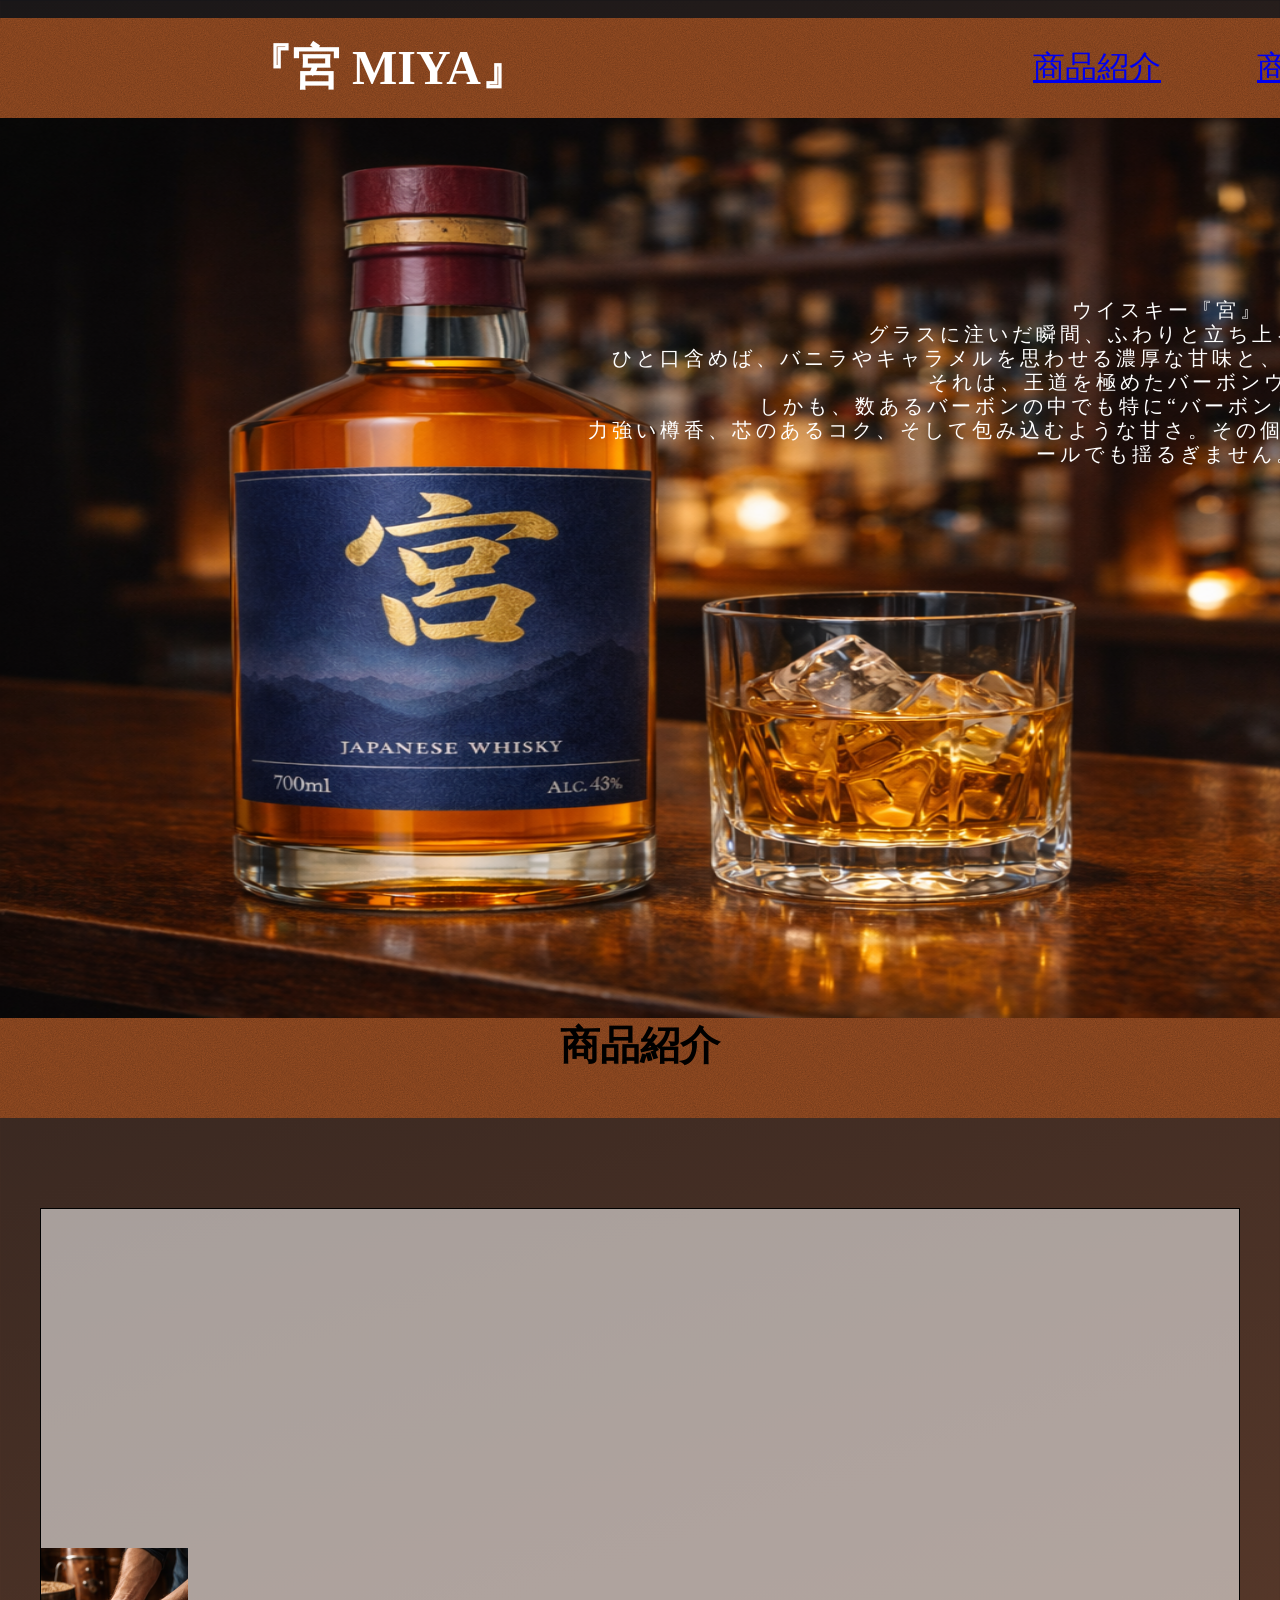
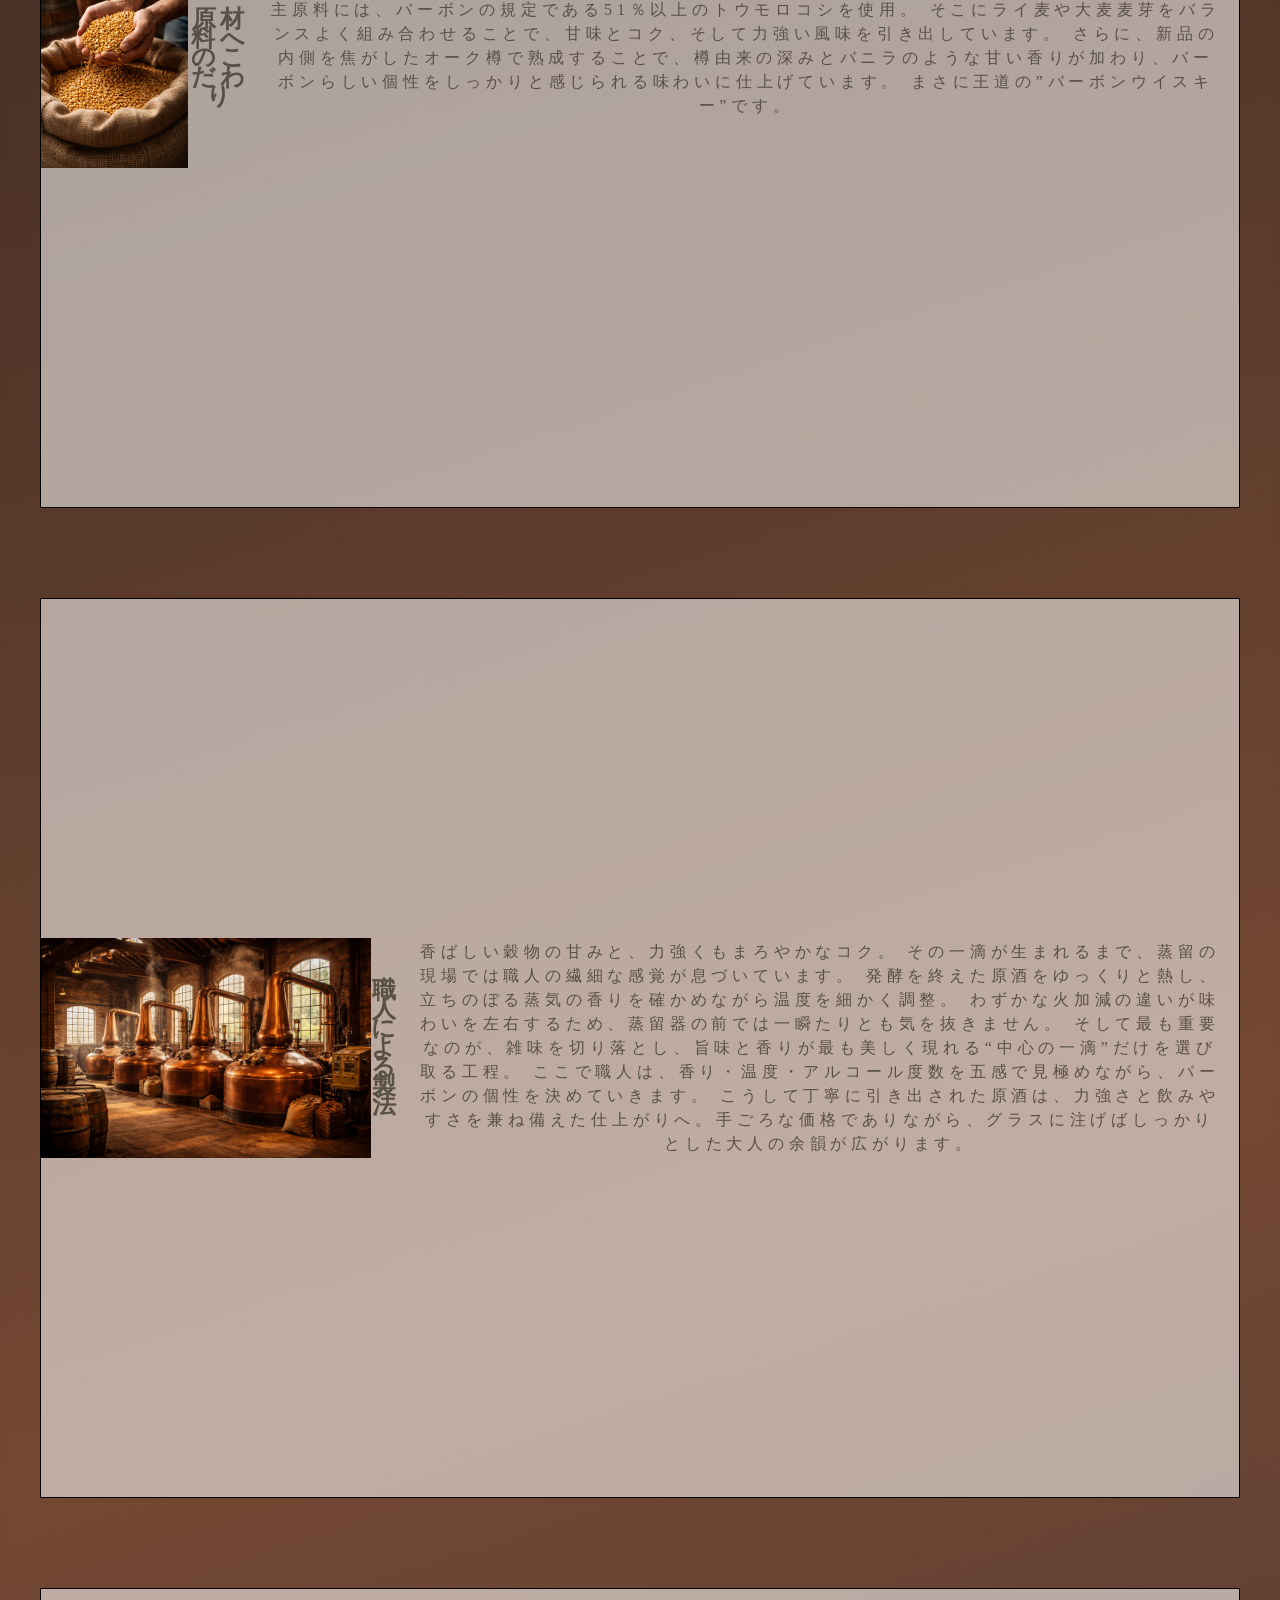
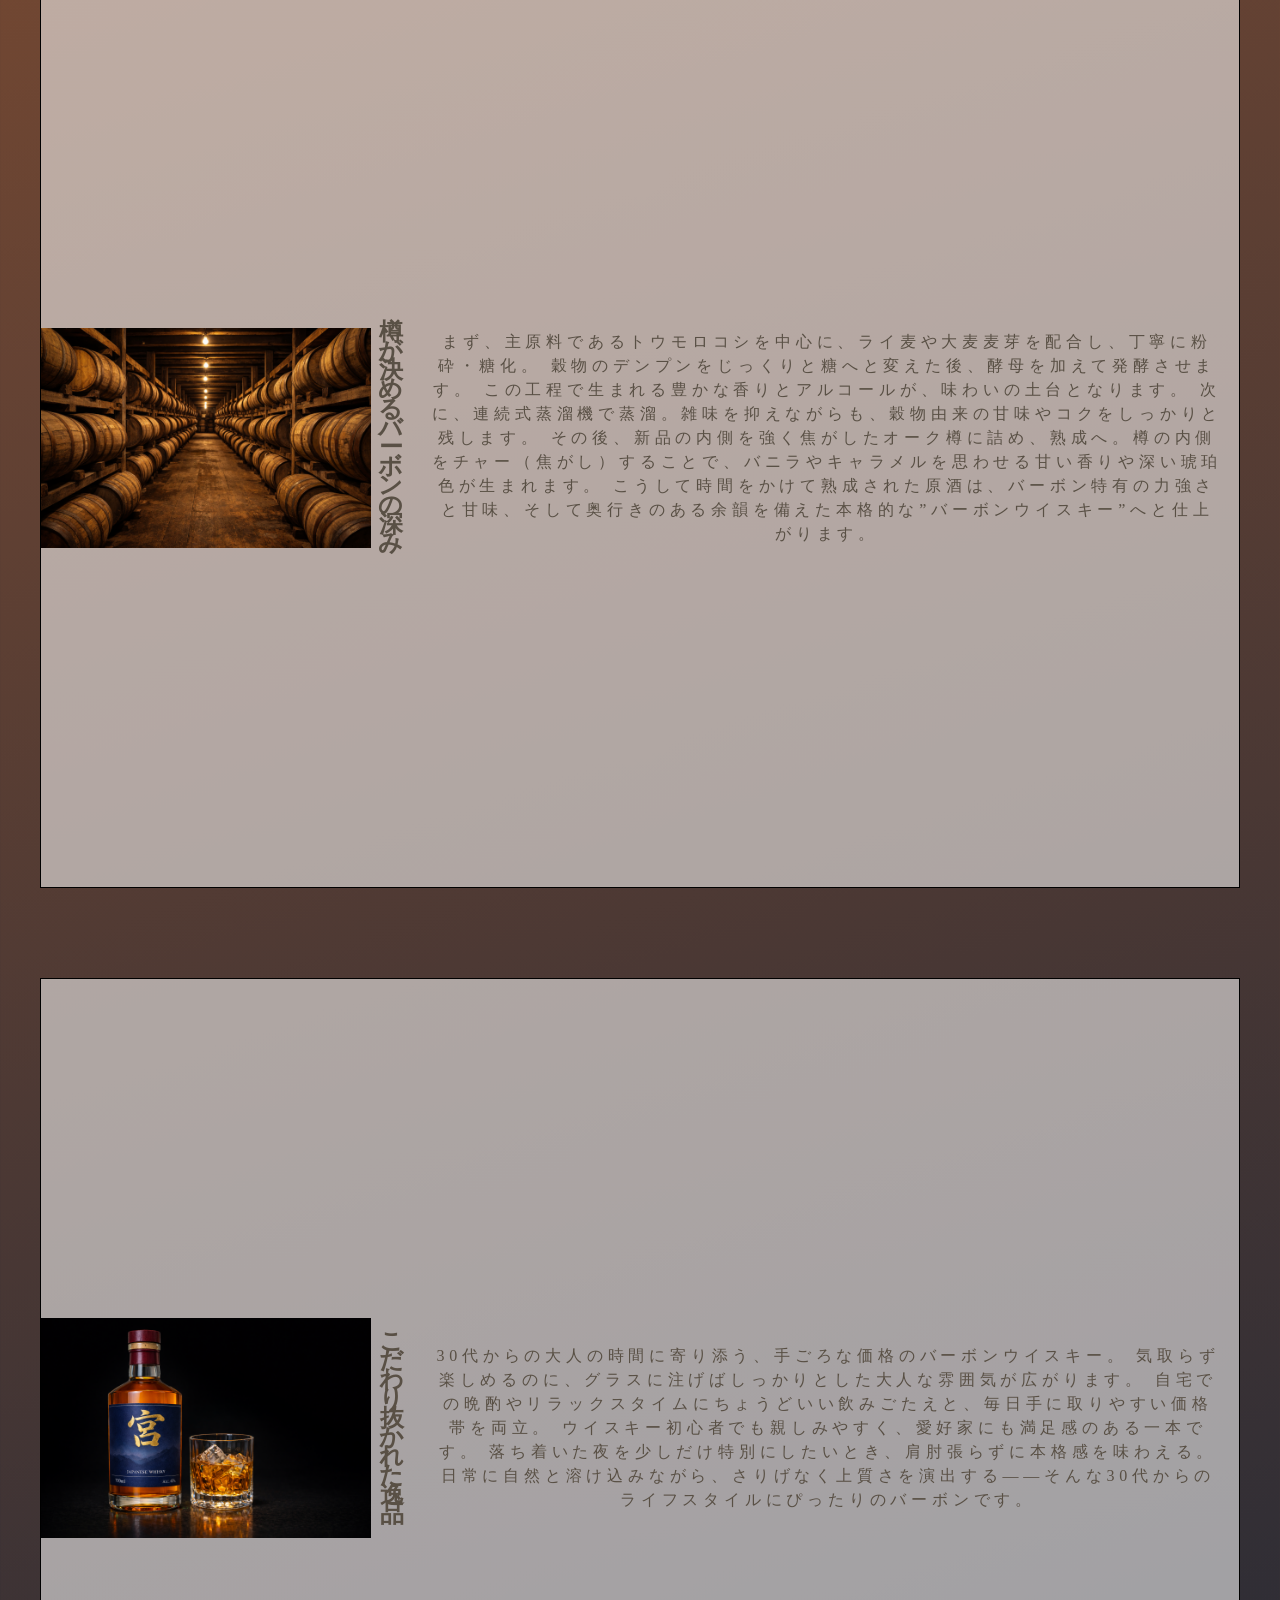
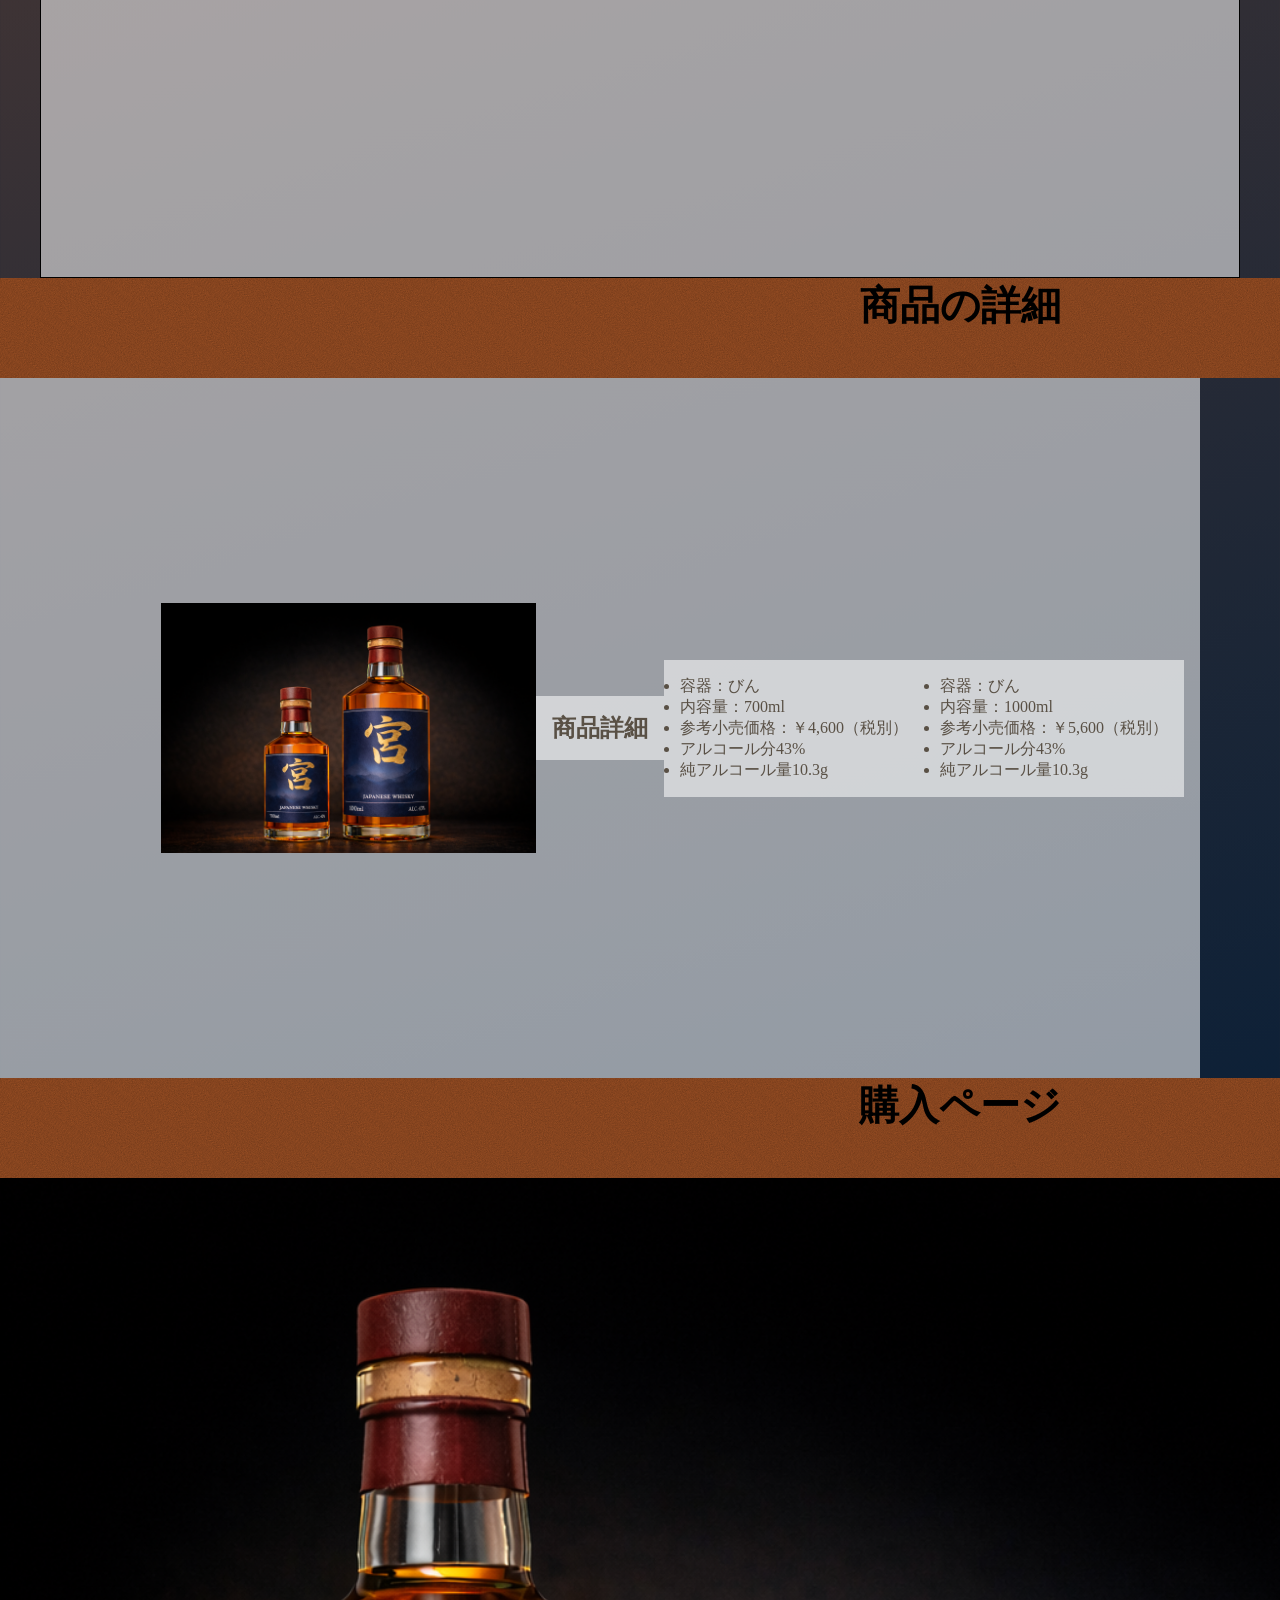
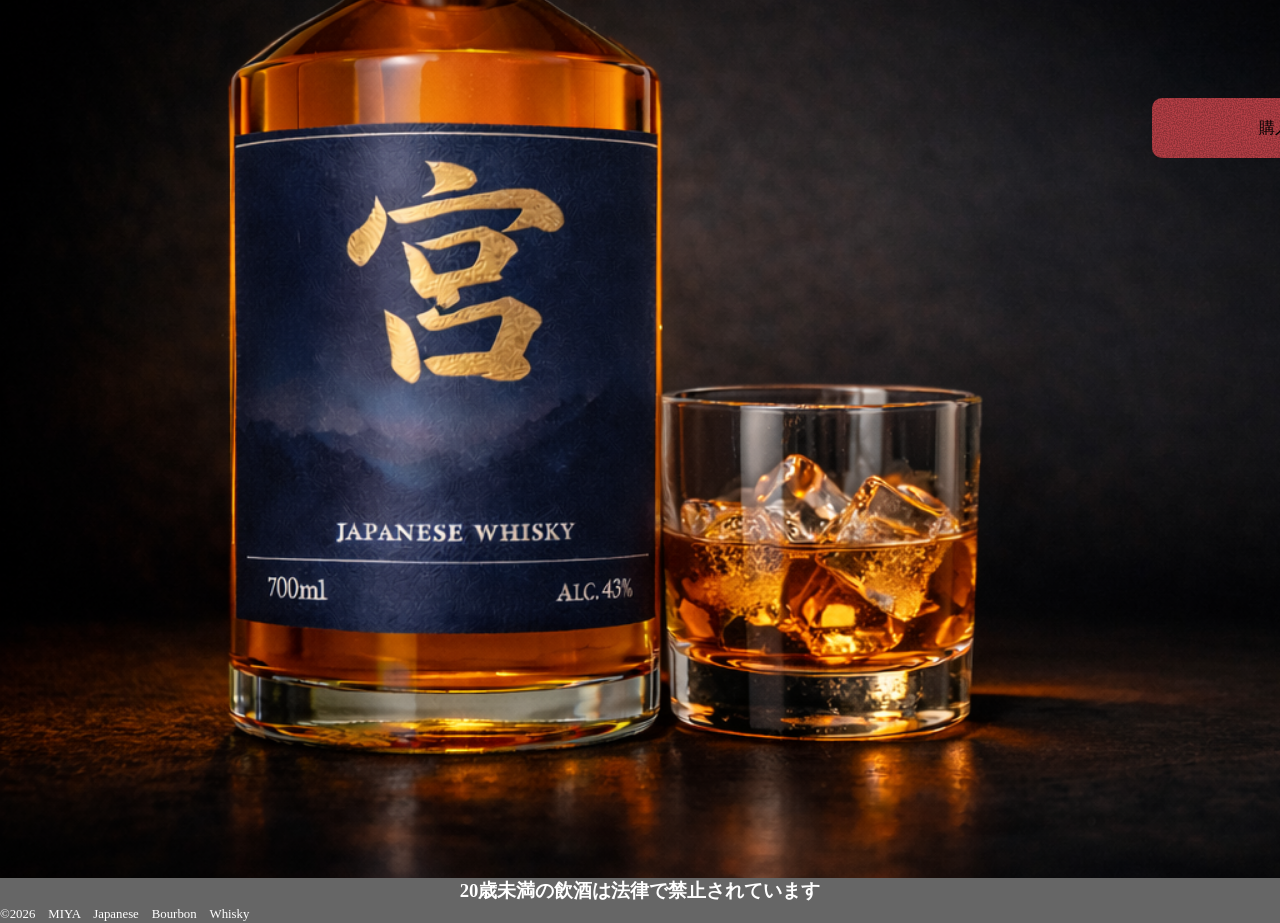
==== index.html @ 8c3f500e "001_20260226_最初のコミット" ====
<!DOCTYPE html>
<html lang="ja">
<head>
    <meta charset="UTF-8">
    <meta name="viewport" content="width=device-width, initial-scale=1.0">
    <title>ウイスキー『宮』</title>
    <meta name="description" content="国産ウイスキー宮の商品サイトです">
    <!-- OGP -->
    <meta property="og:locale" content="ja_JP">
    <meta property="og:type" content="website">
    <meta property="og:site_name" content="ウイスキー『宮』">
    <meta property="og:title" content="ウイスキー『宮』">
    <meta property="og:description" content="国産ウイスキー宮の商品サイトです">
    <meta property="og:url" content="https://www.example.com/">

    <!-- サムネイル（絶対URL / https 推奨 / 2MB以下目安） -->
    <!-- 推奨メイン：1200x630（横長） -->
    <meta property="og:image" content="https://www.example.com/ogp/ogp-1200x630.jpg">
    <meta property="og:image:width" content="1200">
    <meta property="og:image:height" content="630">
    <meta property="og:image:alt" content="サービスを象徴するビジュアルの代替テキスト">

    <!-- 追加の代替サイズ（任意・あると安定） -->
    <meta property="og:image" content="https://www.example.com/ogp/ogp-600x315.jpg">
    <meta property="og:image:width" content="600">
    <meta property="og:image:height" content="315">

    <!-- 多言語サイトなら（任意） -->
    <!-- <meta property="og:locale:alternate" content="en_US"> -->

    <!-- X(Twitter) 用：最低限 card 種類。site は推奨 -->
    <meta name="twitter:card" content="summary_large_image">
    <meta name="twitter:site" content="@YOUR_OFFICIAL_ACCOUNT">
    <!-- 任意（og:* が参照されるため省略可だが、指定するとより安定） -->
    <meta name="twitter:title" content="ウイスキー『宮』">
    <meta name="twitter:description" content="国産ウイスキー宮の商品サイトです">
    <meta name="twitter:image" content="https://www.example.com/ogp/ogp-1200x630.jpg">
    <meta name="twitter:image:alt" content="サービスを象徴するビジュアルの代替テキスト">
    <!-- 担当者アカウントを出したい場合（任意） -->
    <!-- <meta name="twitter:creator" content="@YOUR_STAFF_ACCOUNT"> -->

    <!-- Facebook解析や権限管理が必要な場合のみ（任意） -->
    <!-- <meta property="fb:app_id" content="1234567890"> -->
    <!-- <meta property="fb:admins" content="FACEBOOK_USER_ID"> -->

    <!-- 共有時のクローラー制御は通常不要。検索用 robots は必要に応じて -->
    <meta name="robots" content="noindex,nofollow">
</head>
    <link rel="stylesheet" href="css/style.css">
    <button class="drawerButton">
        <span></span>
        <span></span>
        <span></span>
    </button>
</head>

<body>
    <header class="title01">
        <h1>『宮 MIYA』</h1>
        <nav id="drawerMenu">
        <ul>
            <li><a href="#title02">商品紹介</a></li>
            <li><a href="#title03">商品の詳細</a></li>
            <li><a href="#title04">購入ページ</a></li>
        </ul>
    </nav>
    </header>

    <main>
        <section class="sec01">
        <img class="bar" src="/image/bar,Image01.png" alt="バーカウンターに置かれているウイスキー" class="bar">
        <p class="text01">ウイスキー『宮』<br>
            グラスに注いだ瞬間、ふわりと立ち上る深く甘い香り。<br>
            ひと口含めば、バニラやキャラメルを思わせる濃厚な甘味と、
            しっかりとしたオークの余韻が広がる。<br>
            
            それは、王道を極めたバーボンウイスキー。<br>
            しかも、数あるバーボンの中でも特に“バーボンらしさ”が際立つ一本です。<br>
            力強い樽香、芯のあるコク、そして包み込むような甘さ。その個性は、
            ストレートでもロックでも、ハイボールでも揺るぎません。
        </p>
        </section>

        <section class="merchandise">
            <h3 id="title02">商品紹介</h3>
            <around class="wheatall">
                <img class="wheat" src="/image/wheat,Image.png" alt="麦を掬い上げる画像">
                <h2 class="title03">原材料へのこだわり</h2>
                <p class="text02">
                    主原料には、バーボンの規定である51％以上のトウモロコシを使用。
                
                    そこにライ麦や大麦麦芽をバランスよく組み合わせることで、甘味とコク、そして力強い風味を引き出しています。
                
                    さらに、新品の内側を焦がしたオーク樽で熟成することで、樽由来の深みとバニラのような甘い香りが加わり、バーボンらしい個性をしっかりと感じられる味わいに仕上げています。
                    まさに王道の”バーボンウイスキー”です。
                </p>
            </around>

            <around class="potall">
                <img class="putimg" src="/image/pot,Image.png" alt="釜の画像">

                <h2 class="pot">職人による製法</h2>

                <p class="text03">
                    香ばしい穀物の甘みと、力強くもまろやかなコク。
                    
                    その一滴が生まれるまで、蒸留の現場では職人の繊細な感覚が息づいています。
                    
                    発酵を終えた原酒をゆっくりと熱し、立ちのぼる蒸気の香りを確かめながら温度を細かく調整。
                    
                    わずかな火加減の違いが味わいを左右するため、蒸留器の前では一瞬たりとも気を抜きません。
                    
                    そして最も重要なのが、雑味を切り落とし、旨味と香りが最も美しく現れる“中心の一滴”だけを選び取る工程。
                    
                    ここで職人は、香り・温度・アルコール度数を五感で見極めながら、バーボンの個性を決めていきます。
                    
                    こうして丁寧に引き出された原酒は、力強さと飲みやすさを兼ね備えた仕上がりへ。手ごろな価格でありながら、グラスに注げばしっかりとした大人の余韻が広がります。
                </p>
            </around>

            <around class="barrelall">
                <img class="barrelimg" src="/image/barrel,Image.png" alt="樽の画像">

                <h2 class="barrel">樽が決めるバーボンの深み</h2>

                <p class="text04">
                    まず、主原料であるトウモロコシを中心に、ライ麦や大麦麦芽を配合し、丁寧に粉砕・糖化。
                    
                    穀物のデンプンをじっくりと糖へと変えた後、酵母を加えて発酵させます。
                    
                    この工程で生まれる豊かな香りとアルコールが、味わいの土台となります。
                    
                    次に、連続式蒸溜機で蒸溜。雑味を抑えながらも、穀物由来の甘味やコクをしっかりと残します。
                    
                    その後、新品の内側を強く焦がしたオーク樽に詰め、熟成へ。樽の内側をチャー（焦がし）することで、バニラやキャラメルを思わせる甘い香りや深い琥珀色が生まれます。
                    
                    こうして時間をかけて熟成された原酒は、バーボン特有の力強さと甘味、そして奥行きのある余韻を備えた本格的な”バーボンウイスキー”へと仕上がります。
                </p>
            </around>

            <around class="bottleall">
                <img src="image/bottle,glass01Image.png" alt="" class="bottleimg01">

                <h2 class="bottle01">こだわり抜かれた逸品</h2>

                <p class="text05">
                    30代からの大人の時間に寄り添う、手ごろな価格のバーボンウイスキー。
                    
                    気取らず楽しめるのに、グラスに注げばしっかりとした大人な雰囲気が広がります。
                    
                    自宅での晩酌やリラックスタイムにちょうどいい飲みごたえと、毎日手に取りやすい価格帯を両立。
                    
                    ウイスキー初心者でも親しみやすく、愛好家にも満足感のある一本です。
                    
                    落ち着いた夜を少しだけ特別にしたいとき、肩肘張らずに本格感を味わえる。日常に自然と溶け込みながら、さりげなく上質さを演出する――そんな30代からのライフスタイルにぴったりのバーボンです。
                </p>
            </around>
        </section>

        <section class="price">
                <h3 id="title03">商品の詳細</h3>
                <around class="towbottleall">
                    <img class="towbottleimg" src="image/bottle2,Image.png" alt="サイズ違いのボトル">

                    <h2 class="towbottle">商品詳細</h2>

                    <ul class="bottle700">
                        <li>容器：びん</li>
                        <li>内容量：700ml</li>
                        <li>参考小売価格：￥4,600（税別）</li>
                        <li>アルコール分43%</li>
                        <li>純アルコール量10.3g</li>
                    </ul>

                    <ul class="bottle1000">
                        <li>容器：びん</li>
                        <li>内容量：1000ml</li>
                        <li>参考小売価格：￥5,600（税別）</li>
                        <li>アルコール分43%</li>
                        <li>純アルコール量10.3g</li>
                    </ul>
                </around>
        </section>

        <section class="shopall">
                <h3 id="title04">購入ページ</h3>
            <around class="shoppage">
                    <img src="/image/bottle,glass02Image.png" alt="ボトルとグラスが映った画像" class="shopimg01">
                    <input type="submit" value="購入はこちら" class="shop01">
            </around>
        </section>
    </main>
</body>

<footer class="footer">
    <h3 class="alert">20歳未満の飲酒は法律で禁止されています</h3>

    <small class="copy">&copy;2026　MIYA　Japanese　Bourbon　Whisky</small>
</footer>
</html>
---- css/style.css ----
@charset "UTF-8";
/* resset.dev • v5.0.2 */
/* # =================================================================
   # Global selectors
   # ================================================================= */
html {
  box-sizing: border-box;
  -webkit-text-size-adjust: 100%; /* Prevent adjustments of font size after orientation changes in iOS */
  word-break: normal;
  -moz-tab-size: 4;
  -o-tab-size: 4;
     tab-size: 4;
}

*,
::before,
::after {
  background-repeat: no-repeat; /* Set `background-repeat: no-repeat` to all elements and pseudo elements */
  box-sizing: inherit;
}

::before,
::after {
  text-decoration: inherit; /* Inherit text-decoration and vertical align to ::before and ::after pseudo elements */
  vertical-align: inherit;
}

* {
  padding: 0; /* Reset `padding` and `margin` of all elements */
  margin: 0;
}

/* # =================================================================
   # General elements
   # ================================================================= */
hr {
  overflow: visible; /* Show the overflow in Edge and IE */
  height: 0; /* Add the correct box sizing in Firefox */
  color: inherit; /* Correct border color in Firefox. */
}

details,
main {
  display: block; /* Render the `main` element consistently in IE. */
}

summary {
  display: list-item; /* Add the correct display in all browsers */
}

small {
  font-size: 80%; /* Set font-size to 80% in `small` elements */
}

[hidden] {
  display: none; /* Add the correct display in IE */
}

abbr[title] {
  border-bottom: none; /* Remove the bottom border in Chrome 57 */
  /* Add the correct text decoration in Chrome, Edge, IE, Opera, and Safari */
  text-decoration: underline;
  -webkit-text-decoration: underline dotted;
          text-decoration: underline dotted;
}

a {
  background-color: transparent; /* Remove the gray background on active links in IE 10 */
}

a:active,
a:hover {
  outline-width: 0; /* Remove the outline when hovering in all browsers */
}

code,
kbd,
pre,
samp {
  font-family: monospace, monospace; /* Specify the font family of code elements */
}

pre {
  font-size: 1em; /* Correct the odd `em` font sizing in all browsers */
}

b,
strong {
  font-weight: bolder; /* Add the correct font weight in Chrome, Edge, and Safari */
}

/* https://gist.github.com/unruthless/413930 */
sub,
sup {
  font-size: 75%;
  line-height: 0;
  position: relative;
  vertical-align: baseline;
}

sub {
  bottom: -0.25em;
}

sup {
  top: -0.5em;
}

table {
  border-color: inherit; /* Correct border color in all Chrome, Edge, and Safari. */
  text-indent: 0; /* Remove text indentation in Chrome, Edge, and Safari */
}

iframe {
  border-style: none;
}

/* # =================================================================
   # Forms
   # ================================================================= */
input {
  border-radius: 0;
}

[type=number]::-webkit-inner-spin-button,
[type=number]::-webkit-outer-spin-button {
  height: auto; /* Correct the cursor style of increment and decrement buttons in Chrome */
}

[type=search] {
  -webkit-appearance: textfield; /* Correct the odd appearance in Chrome and Safari */
  outline-offset: -2px; /* Correct the outline style in Safari */
}

[type=search]::-webkit-search-decoration {
  -webkit-appearance: none; /* Remove the inner padding in Chrome and Safari on macOS */
}

textarea {
  overflow: auto; /* Internet Explorer 11+ */
  resize: vertical; /* Specify textarea resizability */
}

button,
input,
optgroup,
select,
textarea {
  font: inherit; /* Specify font inheritance of form elements */
}

optgroup {
  font-weight: bold; /* Restore the font weight unset by the previous rule */
}

button {
  overflow: visible; /* Address `overflow` set to `hidden` in IE 8/9/10/11 */
}

button,
select {
  text-transform: none; /* Firefox 40+, Internet Explorer 11- */
}

/* Apply cursor pointer to button elements */
button,
[type=button],
[type=reset],
[type=submit],
[role=button] {
  cursor: pointer;
}

/* Remove inner padding and border in Firefox 4+ */
button::-moz-focus-inner,
[type=button]::-moz-focus-inner,
[type=reset]::-moz-focus-inner,
[type=submit]::-moz-focus-inner {
  border-style: none;
  padding: 0;
}

/* Replace focus style removed in the border reset above */
button:-moz-focusring,
[type=button]::-moz-focus-inner,
[type=reset]::-moz-focus-inner,
[type=submit]::-moz-focus-inner {
  outline: 1px dotted ButtonText;
}

button,
html [type=button],
[type=reset],
[type=submit] {
  -webkit-appearance: button; /* Correct the inability to style clickable types in iOS */
}

/* Remove the default button styling in all browsers */
button,
input,
select,
textarea {
  background-color: transparent;
  border-style: none;
}

a:focus,
button:focus,
input:focus,
select:focus,
textarea:focus {
  outline-width: 0;
}

/* Style select like a standard input */
select {
  -moz-appearance: none; /* Firefox 36+ */
  -webkit-appearance: none; /* Chrome 41+ */
}

select::-ms-expand {
  display: none; /* Internet Explorer 11+ */
}

select::-ms-value {
  color: currentColor; /* Internet Explorer 11+ */
}

legend {
  border: 0; /* Correct `color` not being inherited in IE 8/9/10/11 */
  color: inherit; /* Correct the color inheritance from `fieldset` elements in IE */
  display: table; /* Correct the text wrapping in Edge and IE */
  max-width: 100%; /* Correct the text wrapping in Edge and IE */
  white-space: normal; /* Correct the text wrapping in Edge and IE */
  max-width: 100%; /* Correct the text wrapping in Edge 18- and IE */
}

::-webkit-file-upload-button {
  /* Correct the inability to style clickable types in iOS and Safari */
  -webkit-appearance: button;
  color: inherit;
  font: inherit; /* Change font properties to `inherit` in Chrome and Safari */
}

/* Replace pointer cursor in disabled elements */
[disabled] {
  cursor: default;
}

/* # =================================================================
   # Specify media element style
   # ================================================================= */
img {
  border-style: none; /* Remove border when inside `a` element in IE 8/9/10 */
}

/* Add the correct vertical alignment in Chrome, Firefox, and Opera */
progress {
  vertical-align: baseline;
}

/* # =================================================================
   # Accessibility
   # ================================================================= */
/* Specify the progress cursor of updating elements */
[aria-busy=true] {
  cursor: progress;
}

/* Specify the pointer cursor of trigger elements */
[aria-controls] {
  cursor: pointer;
}

/* Specify the unstyled cursor of disabled, not-editable, or otherwise inoperable elements */
[aria-disabled=true] {
  cursor: default;
}

body {
  background: #1A1718;
  background: linear-gradient(162deg, rgb(26, 23, 24) 0%, rgb(116, 72, 50) 40%, rgb(12, 32, 55) 82%, rgb(3, 8, 16) 100%);
}

.title01 {
  display: flex;
  justify-content: space-around;
  align-items: center;
  gap: 1rem;
  color: white;
}

#drawerMenu ul {
  display: flex;
  gap: 1.5rem;
}

#drawerMenu ul li {
  display: flex;
}

.title01 h1 {
  font-size: 1rem;
}

.sec01 {
  display: grid;
  grid-template-rows: 220px 90px 220px 90px;
  grid-template-columns: 125px 125px 125px;
}

.text01 {
  font-size: 10px;
  line-height: 1.5rem;
  letter-spacing: 0.25rem;
  grid-row: 3/4;
  grid-column: 1/4;
  color: white;
}

.title01, #title02, #title03, #title04 {
  background-image: url(../image/header\,image1.png);
  height: 50px;
  width: 375px;
  text-align: center;
}

.title03, .pot, .barrel, .bottle01 {
  align-items: center;
  justify-content: center;
}

.title01 h1 {
  font-size: 1rem;
  max-width: 60%;
}

.title01 ul {
  font-size: 10px;
}

.bar {
  height: 100%;
  width: 100%;
  grid-column: 1/4;
}

.text01 {
  text-align: center;
  max-width: 100%;
  gap: 1rem;
}

.merchandise {
  display: flex;
  flex-direction: column;
  align-items: center;
  max-width: 100%;
  gap: 90px;
}

.wheatall, .potall, .barrelall, .bottleall {
  display: flex;
  flex-direction: column;
  align-items: center;
  justify-content: space-around;
  background-color: rgba(255, 255, 255, 0.55);
  width: 350px;
  height: 850px;
  border: solid 1px black;
  text-align: center;
  line-height: 1.2rem;
  letter-spacing: 0.3rem;
}

.wheatall {
  height: 650px;
}

.bottleall {
  height: 700px;
}

.title03,
.pot,
.barrel,
.bottle01 {
  color: #595045;
}

.text02,
.text03,
.text04,
.text05 {
  line-height: 1.5rem;
  padding: 1rem;
  color: #595045;
}

.wheat, .putimg, .barrelimg, .bottleimg01 {
  max-width: 100%;
  height: 220px;
  margin: auto 0;
}

.towbottleimg {
  max-width: 100%;
  height: 250px;
}

.shopimg01 {
  width: 375px;
  height: 230px;
}

.towbottleall, .towbottle, .bottle700, .bottle1000 {
  background-color: rgba(255, 255, 255, 0.55);
  max-width: 100%;
  text-align: left;
  padding: 1rem;
  color: #595045;
}

.towbottle {
  text-align: center;
}

.shoppage {
  display: grid;
  grid-template-rows: 100px 150px 140px 50px 100px;
  grid-template-columns: 45px 140px 140px 45px;
}

.shopimg01 {
  grid-row: 2/3;
}

.shop01 {
  background-image: url(/image/shopbtn01.png);
  text-align: center;
  border-radius: 10px;
  width: 310px;
  height: 60px;
  grid-row: 4/5;
  grid-column: 2/4;
}

.footer {
  background-color: #666666;
  color: white;
  max-width: 100%;
  gap: 1rem;
}

.alert,
.copy {
  text-align: center;
}

@media (min-width: 900px) {
  .title01, #title02, #title03, #title04 {
    width: 1920px;
  }
  .title01 h1 {
    font-size: 3rem;
  }
  #drawerMenu ul {
    font-size: 2rem;
    gap: 6rem;
  }
  .sec01 {
    grid-template-columns: 584px 584px 584px 584px 584px;
    grid-template-rows: 180px 180px 180px 180px 180px;
  }
  .bar {
    width: 1920px;
    height: 900px;
    grid-column: 1/4;
    grid-row: 1/6;
  }
  .text01 {
    font-size: 20px;
    grid-column: 2/4;
    grid-row: 2/3;
  }
  .title01, #title02, #title03, #title04 {
    height: 100px;
    width: 1920px;
    font-size: 2.5rem;
  }
  .wheatall, .potall, .barrelall, .bottleall {
    flex-direction: row;
    width: 1200px;
    height: 900px;
  }
  .towbottleall {
    display: flex;
    align-items: center;
    justify-content: flex-end;
    align-items: center;
    background-color: rgba(255, 255, 255, 0.55);
    width: 1200px;
    height: 700px;
  }
  .shoppage {
    grid-template-columns: 384px 384px 384px 384px 384px;
    grid-template-rows: 260px 260px 260px 260px 260px;
  }
  .shopimg01 {
    width: 1920px;
    height: 1300px;
    grid-column: 1/6;
    grid-row: 1/6;
  }
  .shop01 {
    grid-column: 4/5;
    grid-row: 3/4;
  }
}/*# sourceMappingURL=style.css.map */
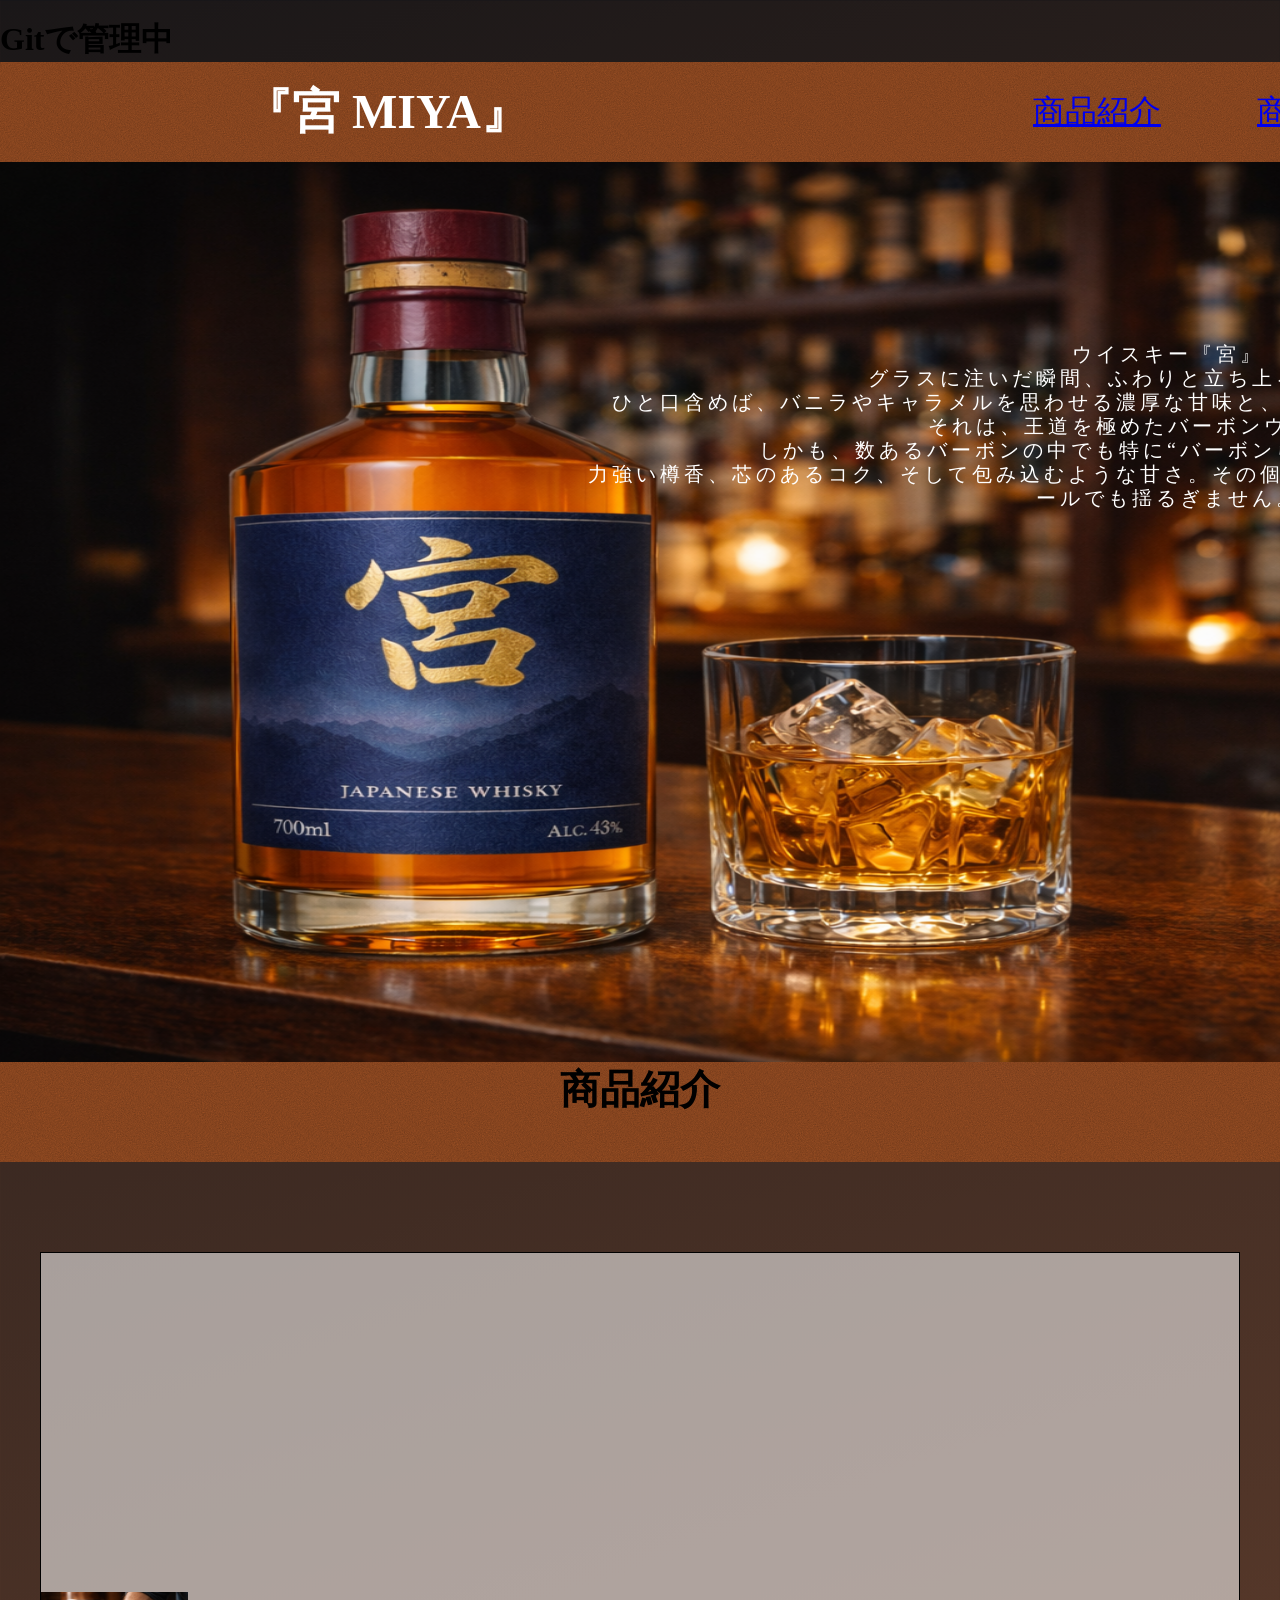
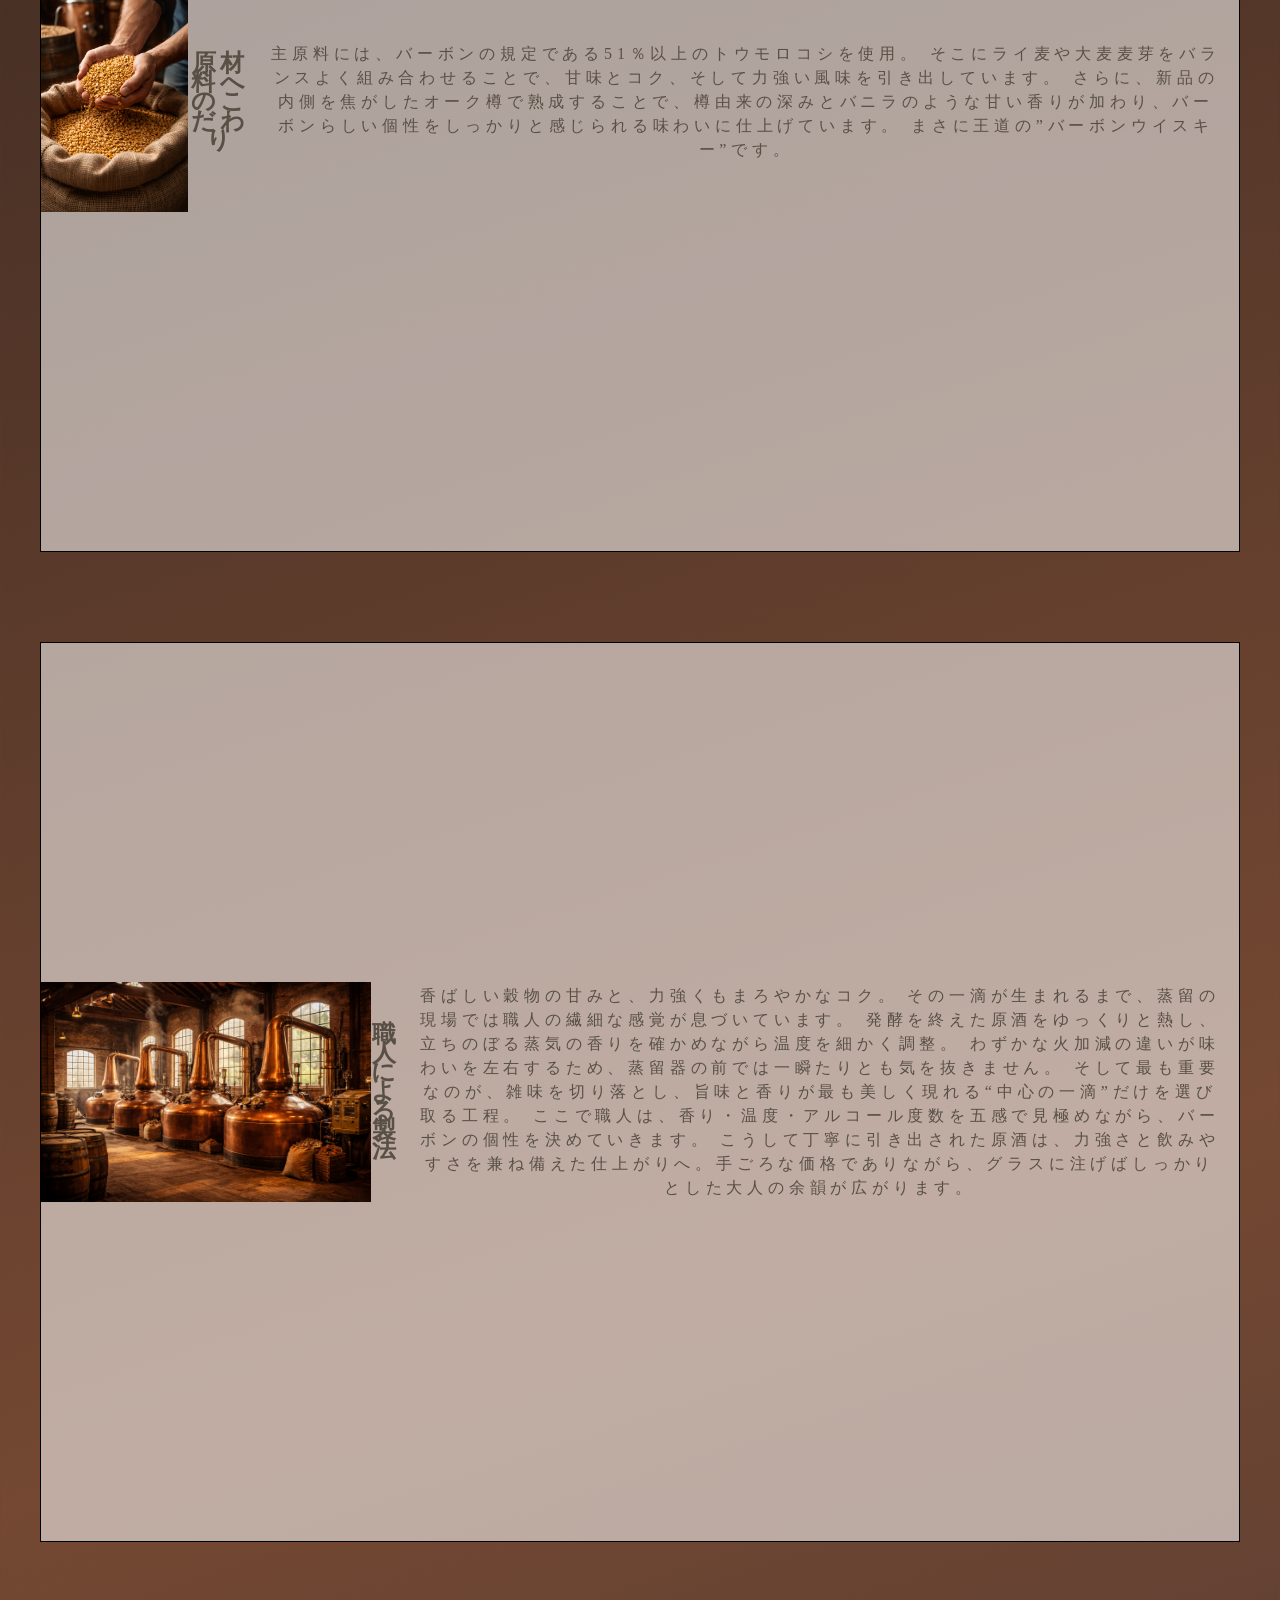
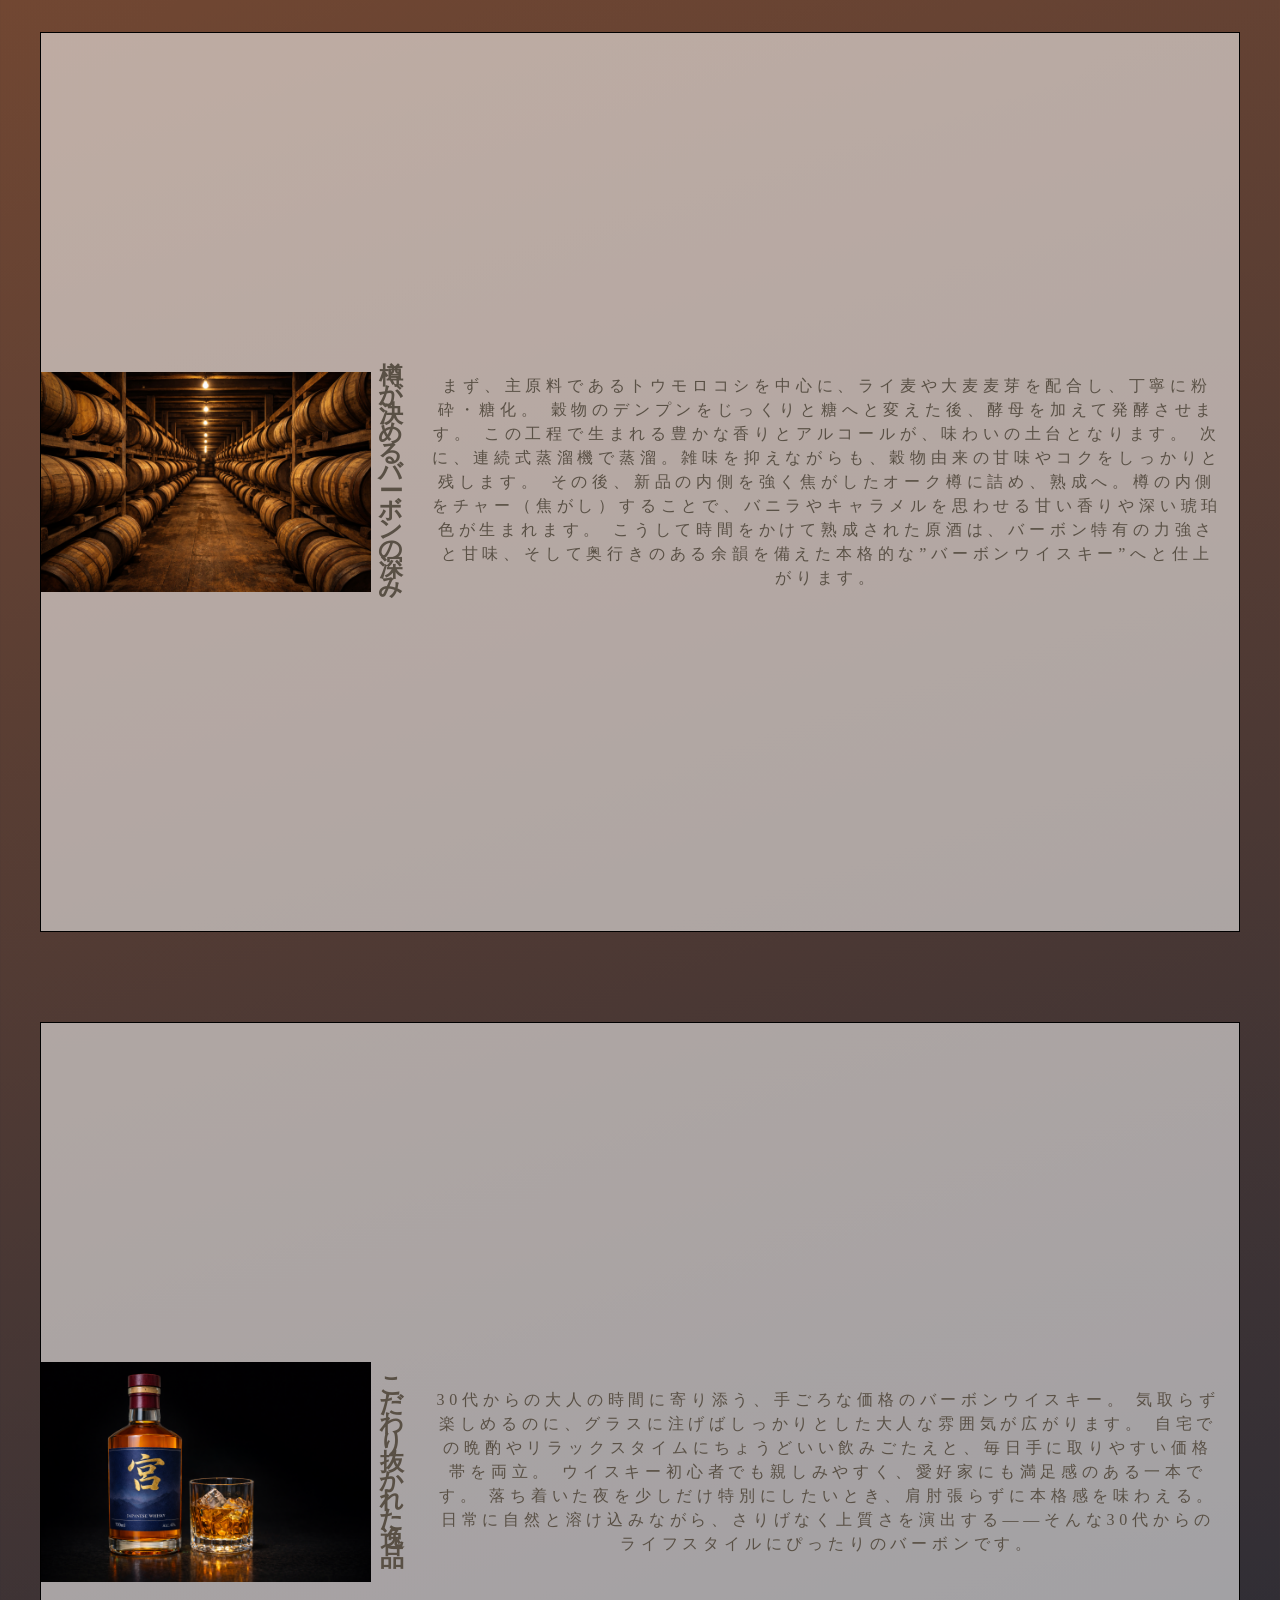
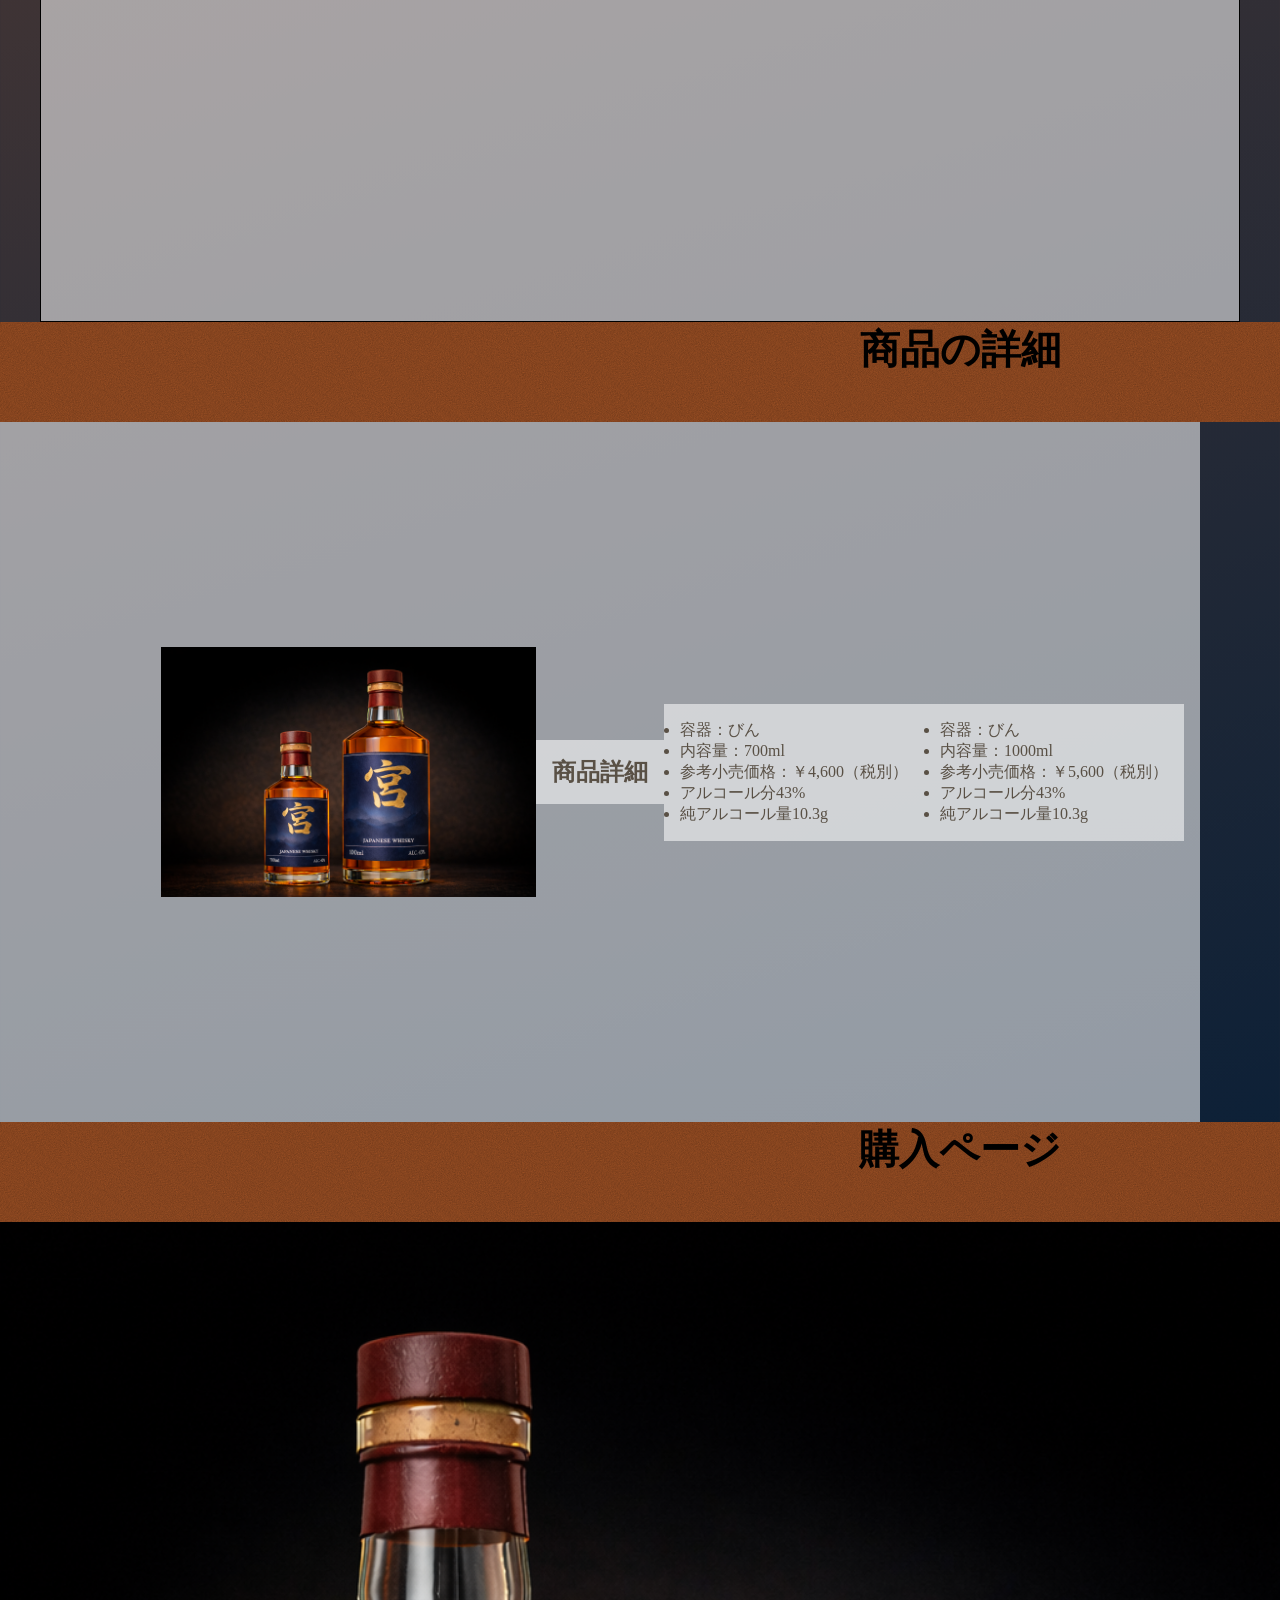
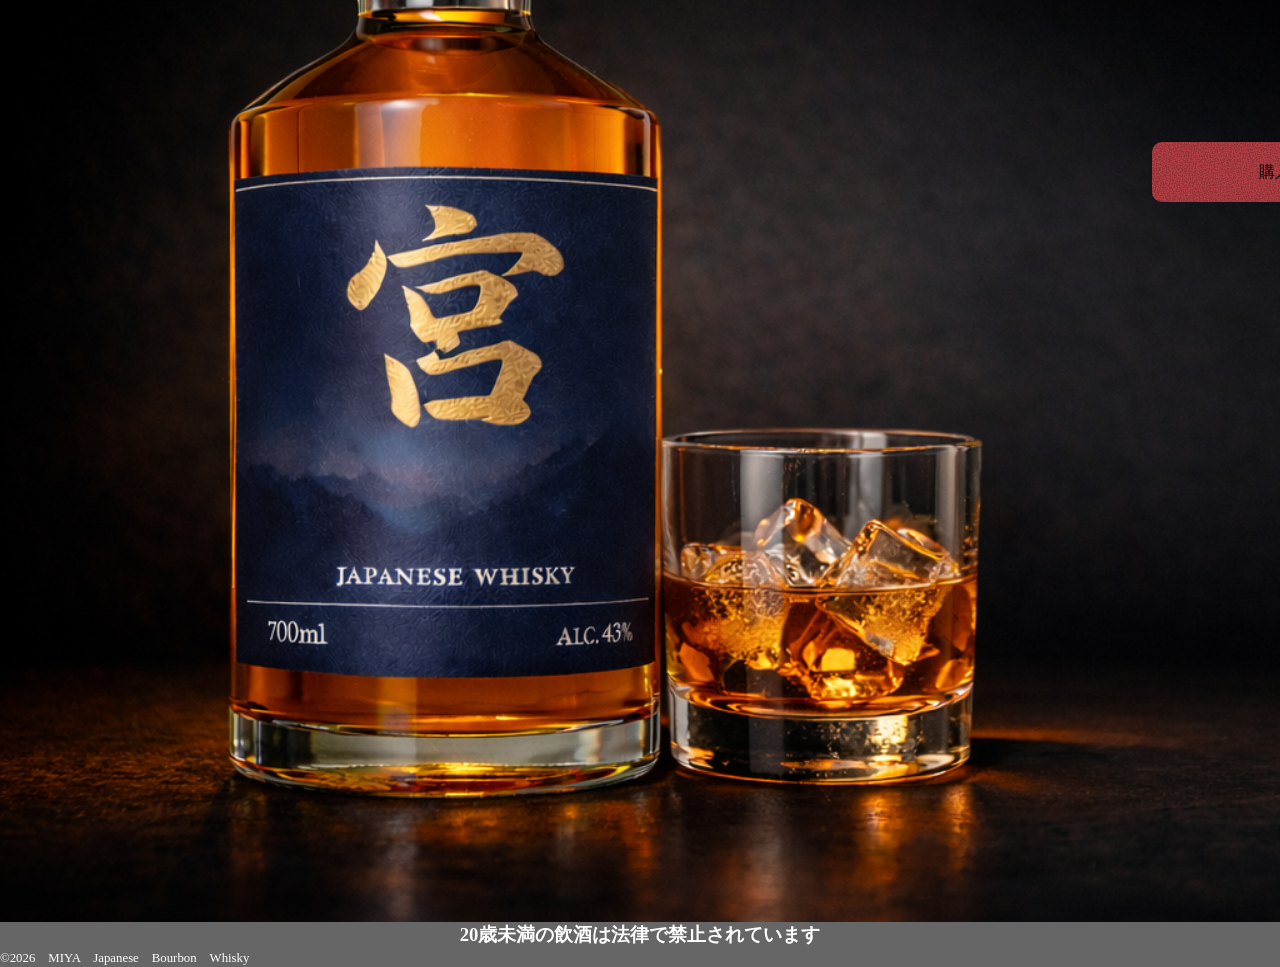
==== commit 0bd3d4c0: "002_20260226_index.htmlにh1タグを追加" ====
--- a/index.html
+++ b/index.html
@@ -55,6 +55,7 @@
 </head>
 
 <body>
+    <h1>Gitで管理中</h1>
     <header class="title01">
         <h1>『宮 MIYA』</h1>
         <nav id="drawerMenu">
@@ -68,7 +69,7 @@
 
     <main>
         <section class="sec01">
-        <img class="bar" src="/image/bar,Image01.png" alt="バーカウンターに置かれているウイスキー" class="bar">
+        <img class="bar" src="image/bar,Image01.png" alt="バーカウンターに置かれているウイスキー" class="bar">
         <p class="text01">ウイスキー『宮』<br>
             グラスに注いだ瞬間、ふわりと立ち上る深く甘い香り。<br>
             ひと口含めば、バニラやキャラメルを思わせる濃厚な甘味と、
@@ -84,7 +85,7 @@
         <section class="merchandise">
             <h3 id="title02">商品紹介</h3>
             <around class="wheatall">
-                <img class="wheat" src="/image/wheat,Image.png" alt="麦を掬い上げる画像">
+                <img class="wheat" src="image/wheat,Image.png" alt="麦を掬い上げる画像">
                 <h2 class="title03">原材料へのこだわり</h2>
                 <p class="text02">
                     主原料には、バーボンの規定である51％以上のトウモロコシを使用。
@@ -97,7 +98,7 @@
             </around>
 
             <around class="potall">
-                <img class="putimg" src="/image/pot,Image.png" alt="釜の画像">
+                <img class="putimg" src="image/pot,Image.png" alt="釜の画像">
 
                 <h2 class="pot">職人による製法</h2>
 
@@ -185,7 +186,7 @@
         <section class="shopall">
                 <h3 id="title04">購入ページ</h3>
             <around class="shoppage">
-                    <img src="/image/bottle,glass02Image.png" alt="ボトルとグラスが映った画像" class="shopimg01">
+                    <img src="image/bottle,glass02Image.png" alt="ボトルとグラスが映った画像" class="shopimg01">
                     <input type="submit" value="購入はこちら" class="shop01">
             </around>
         </section>
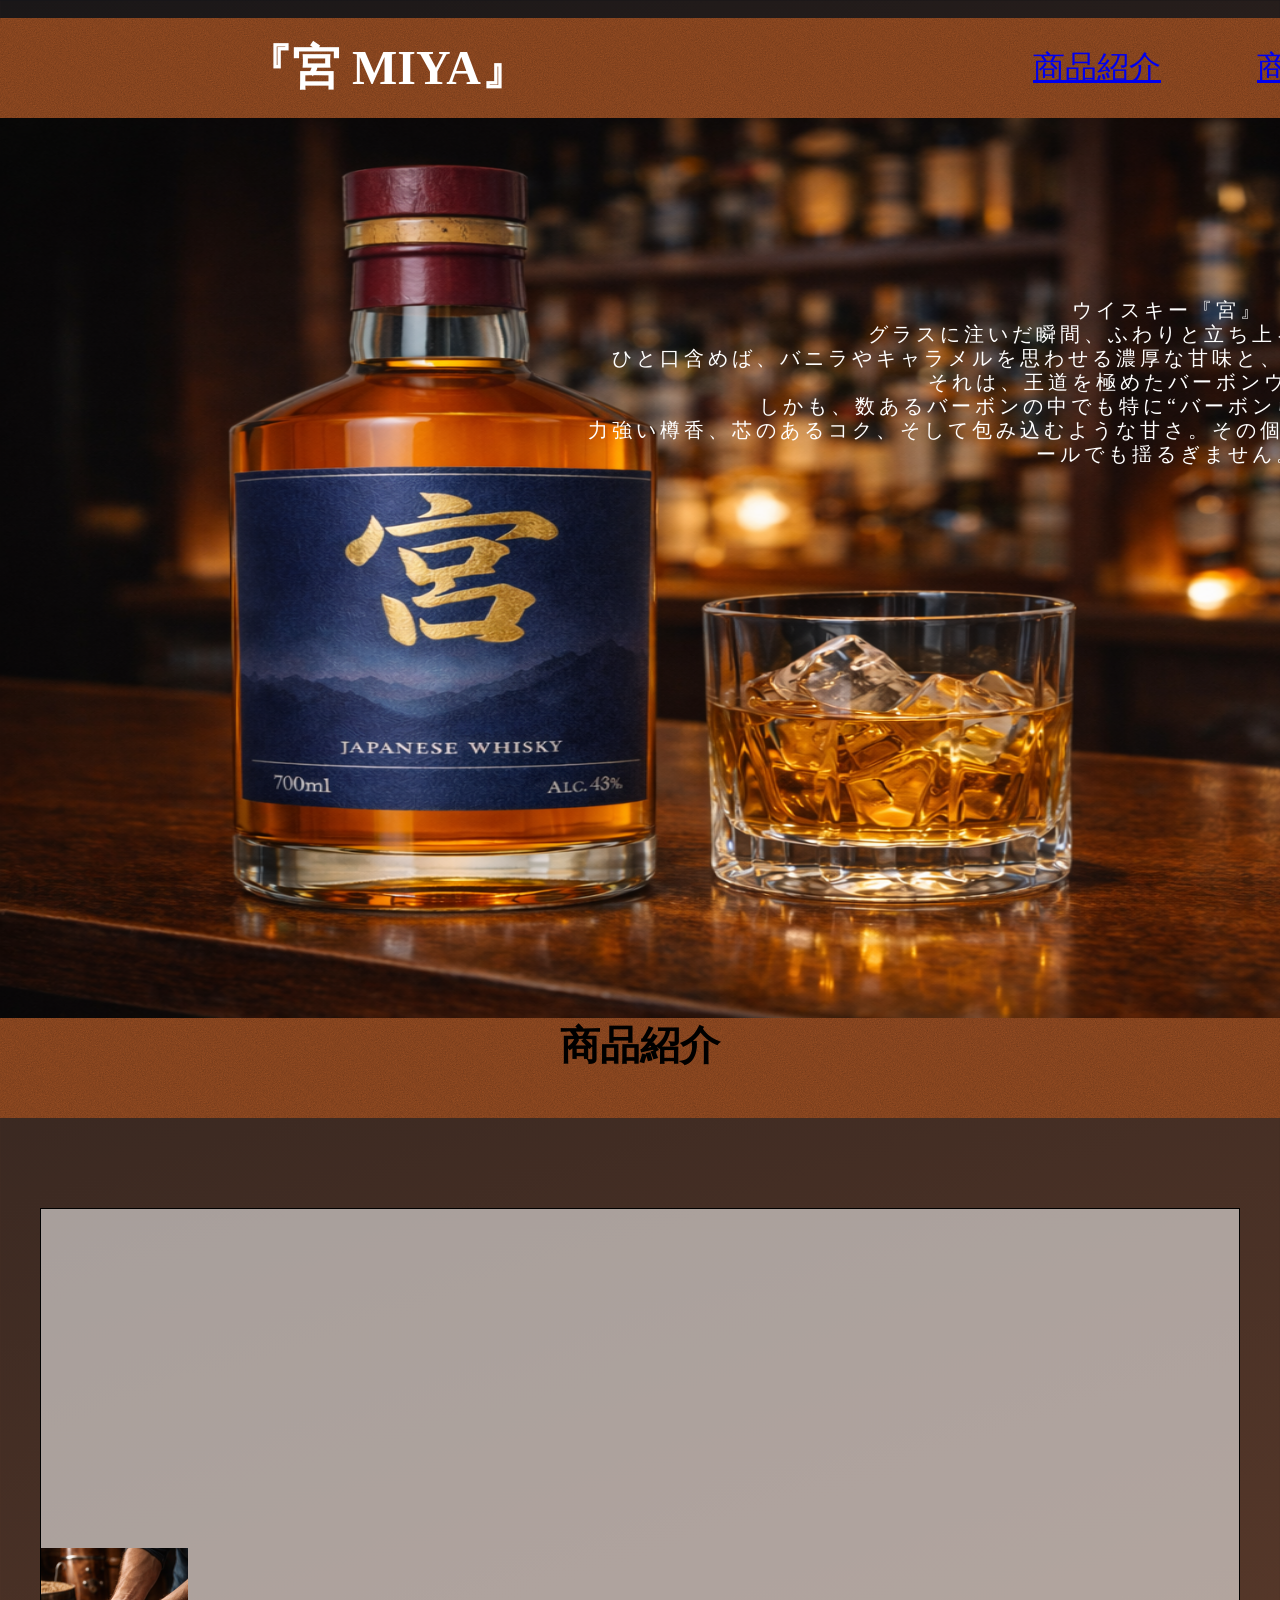
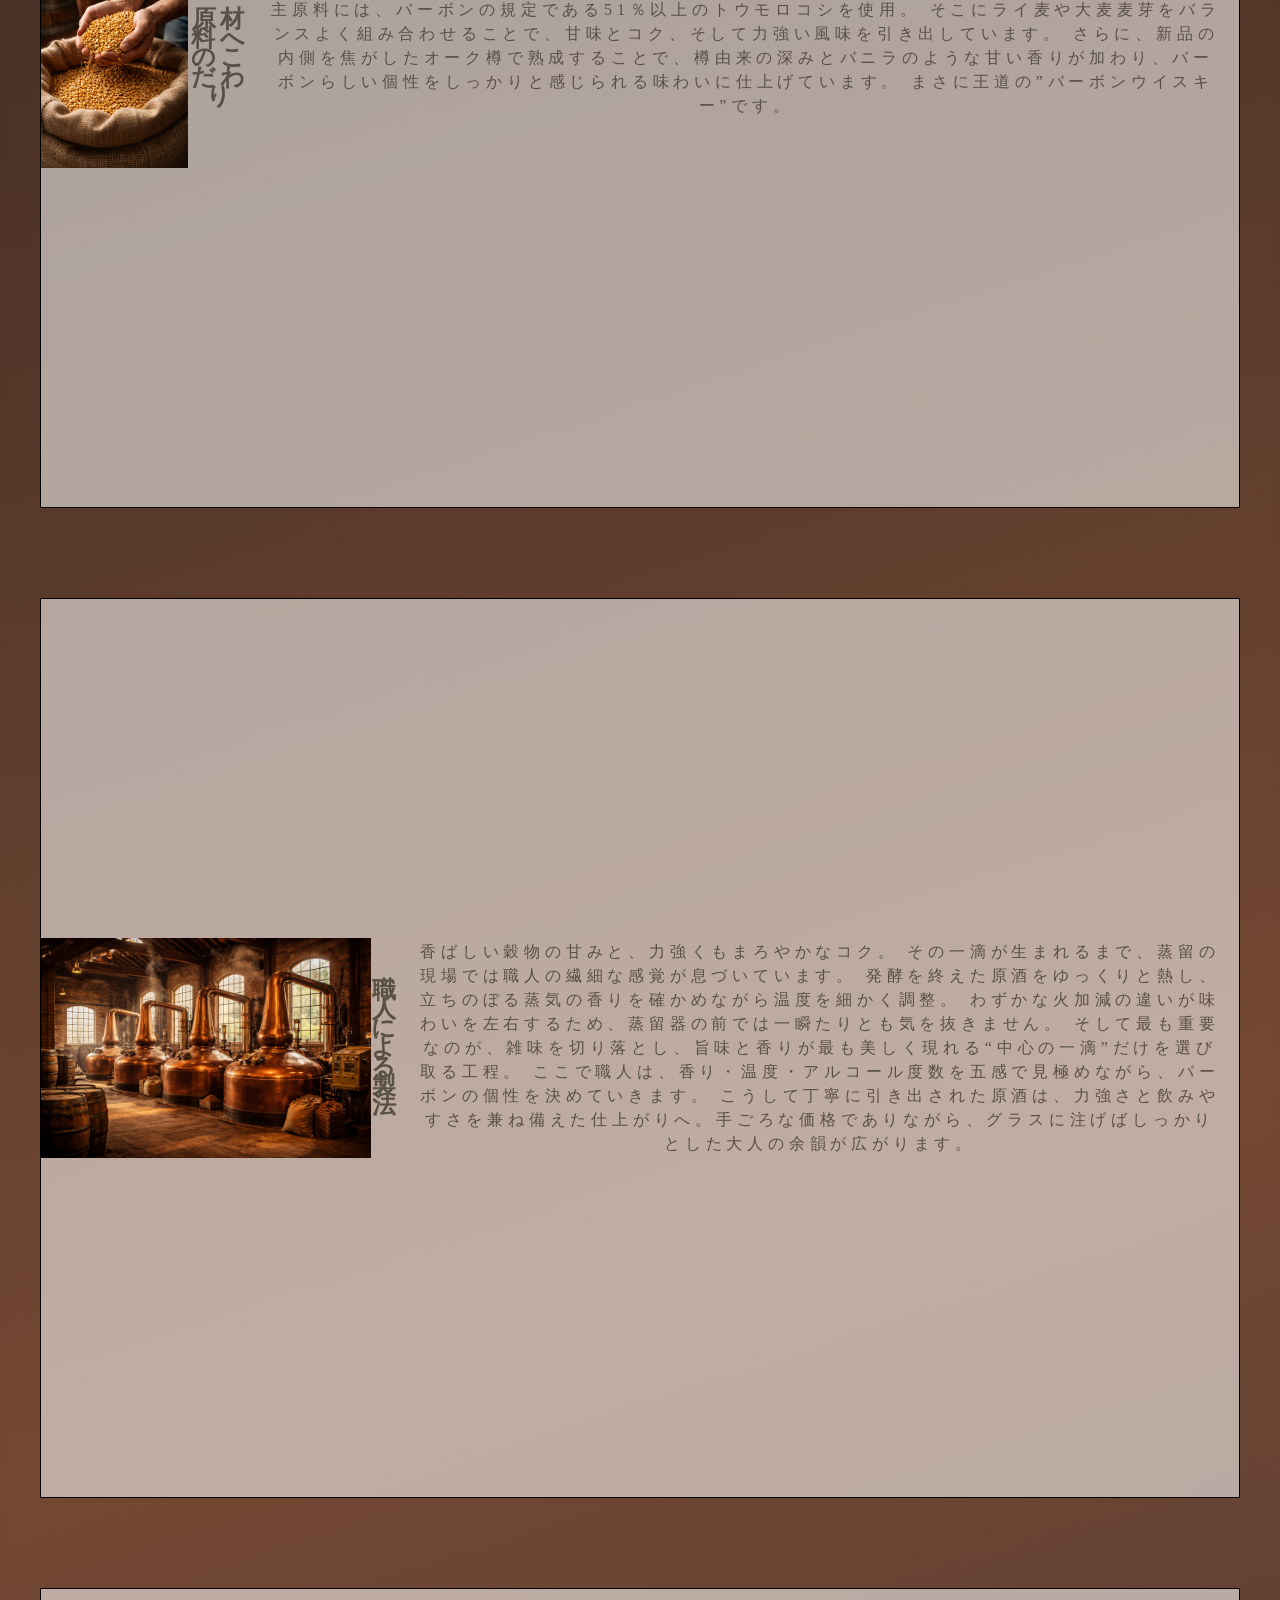
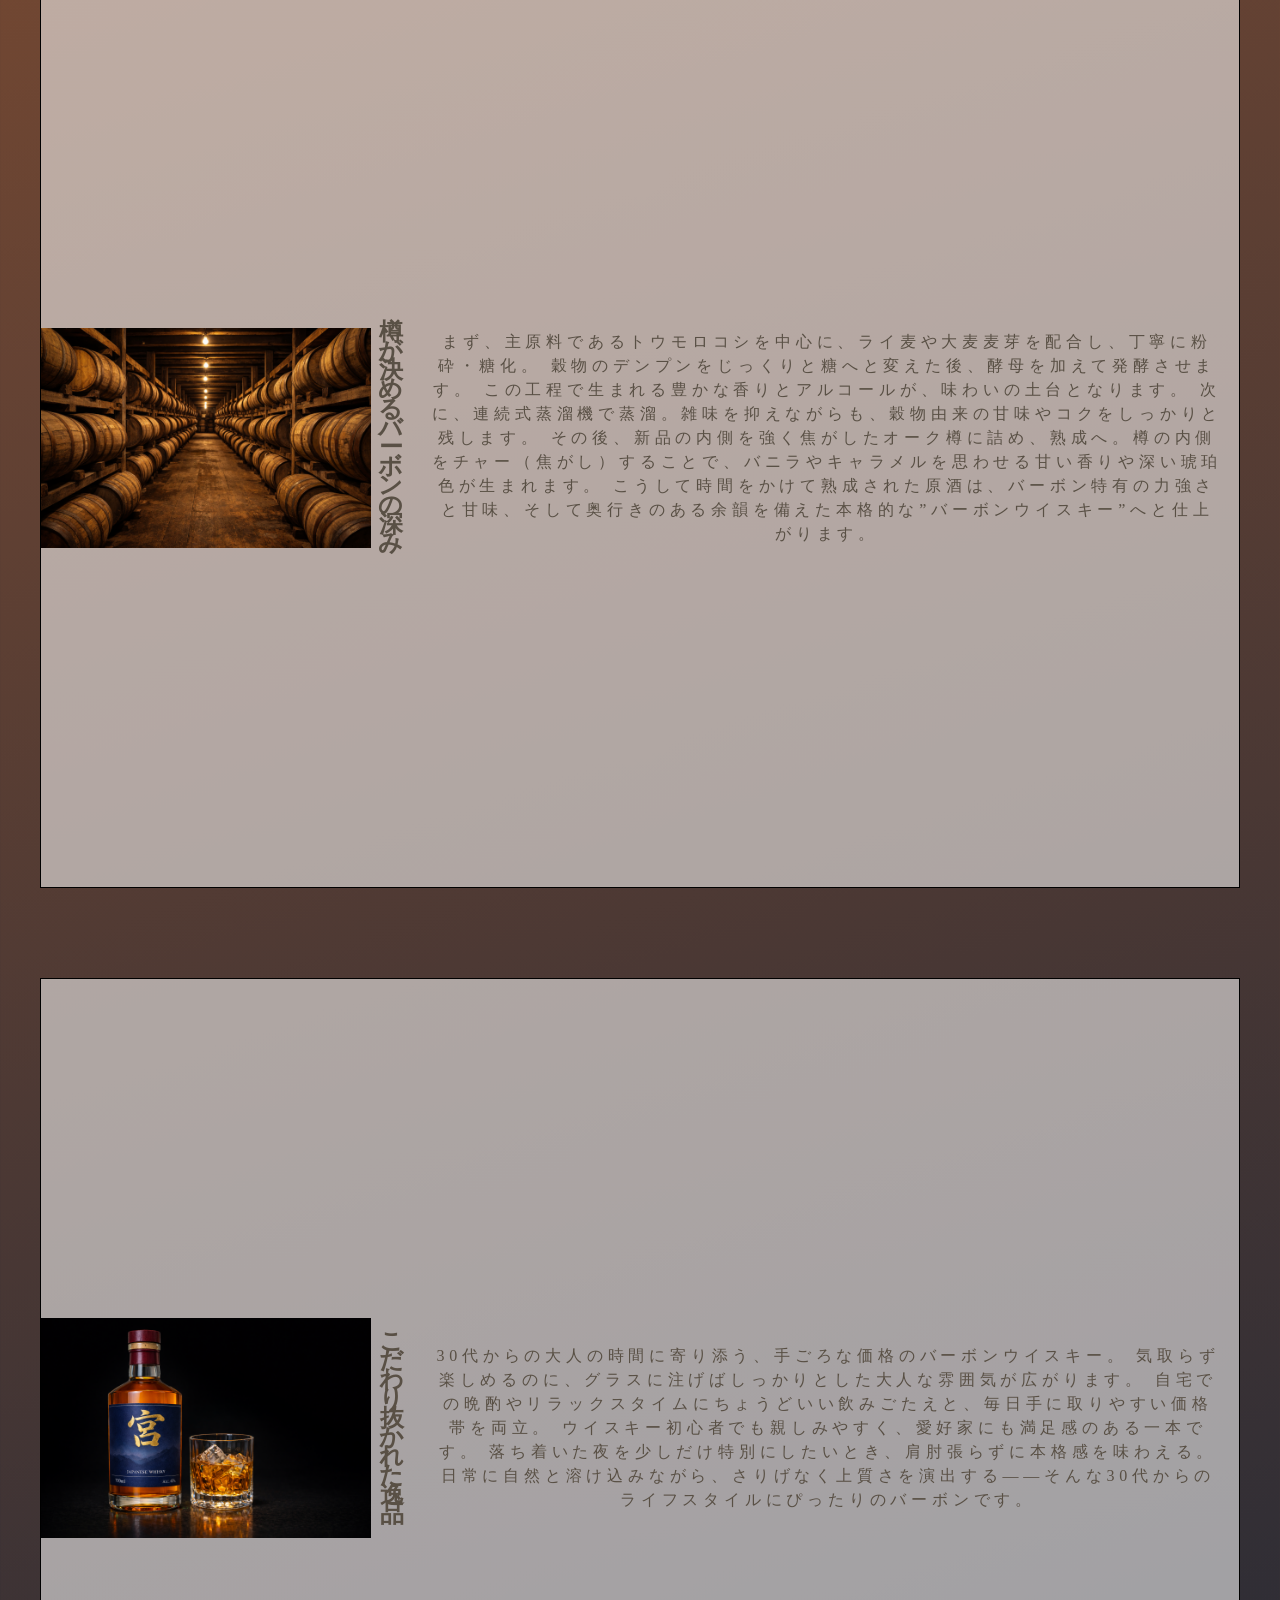
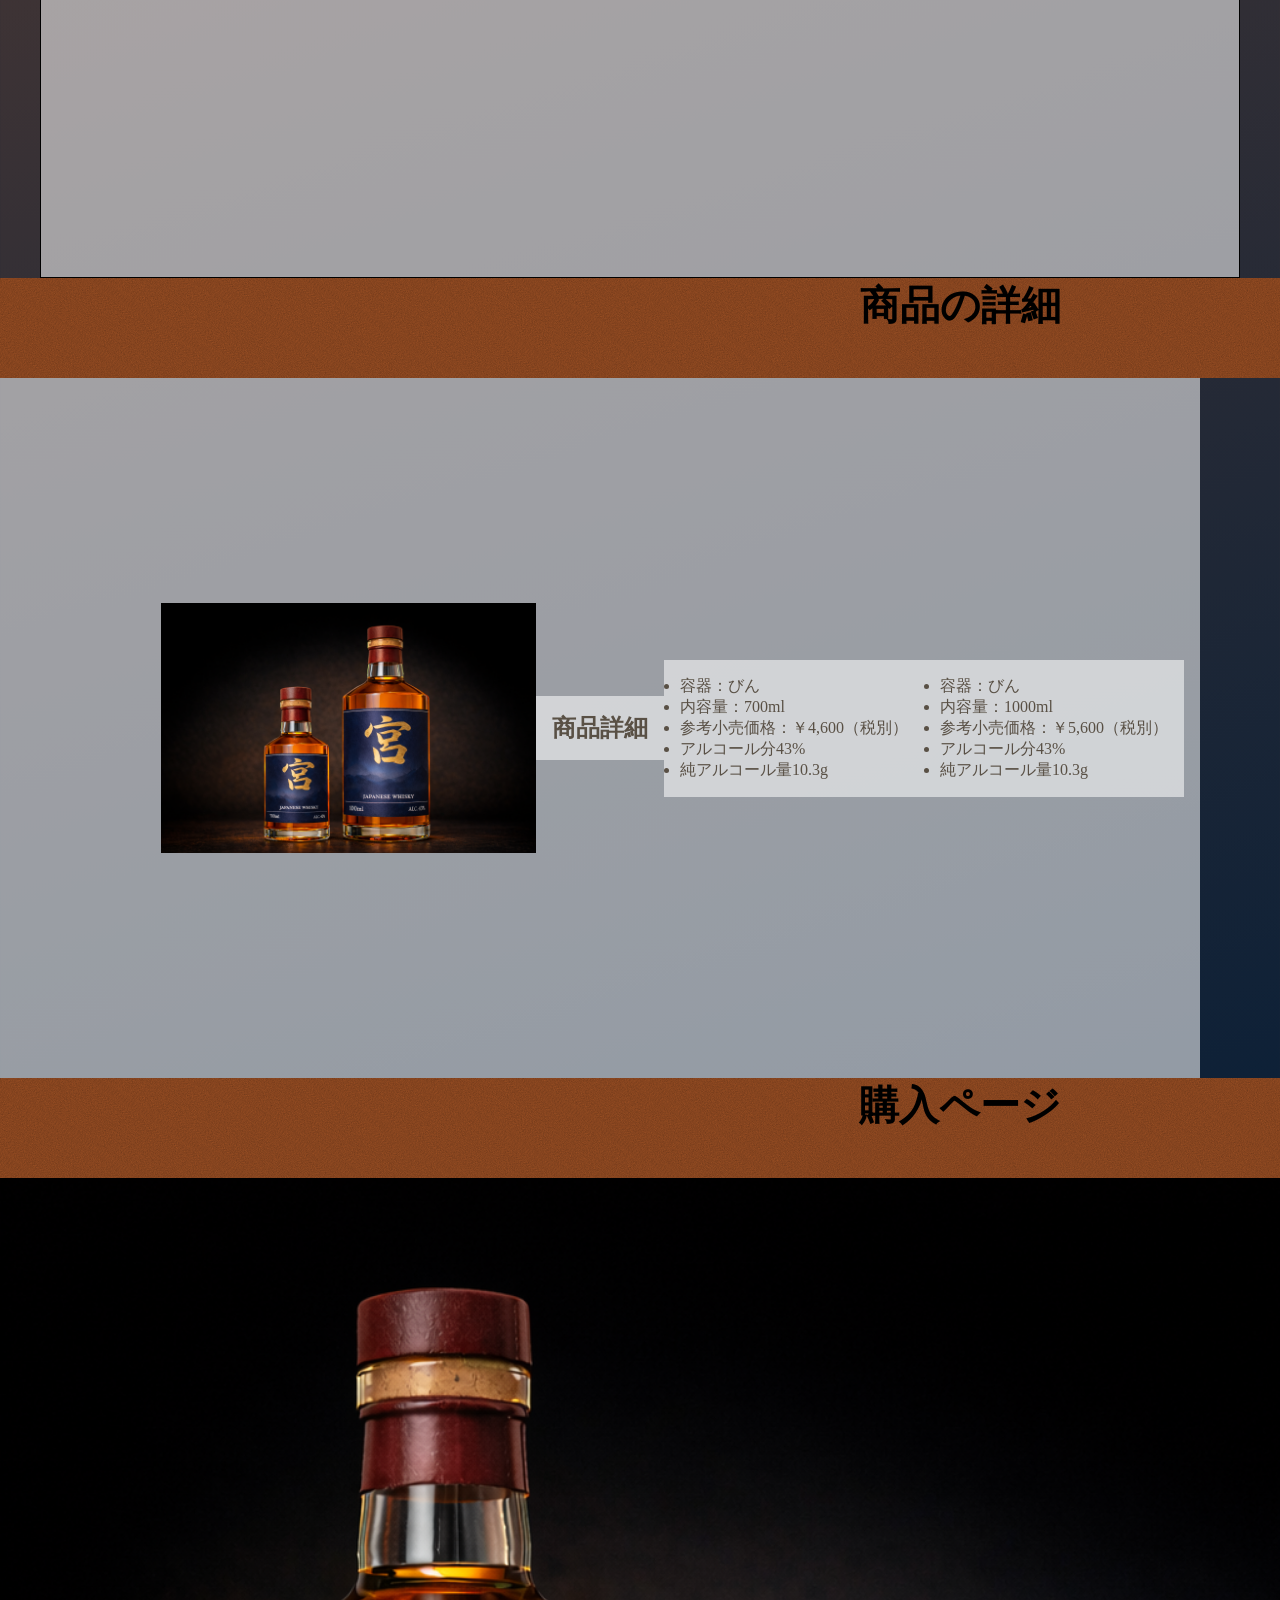
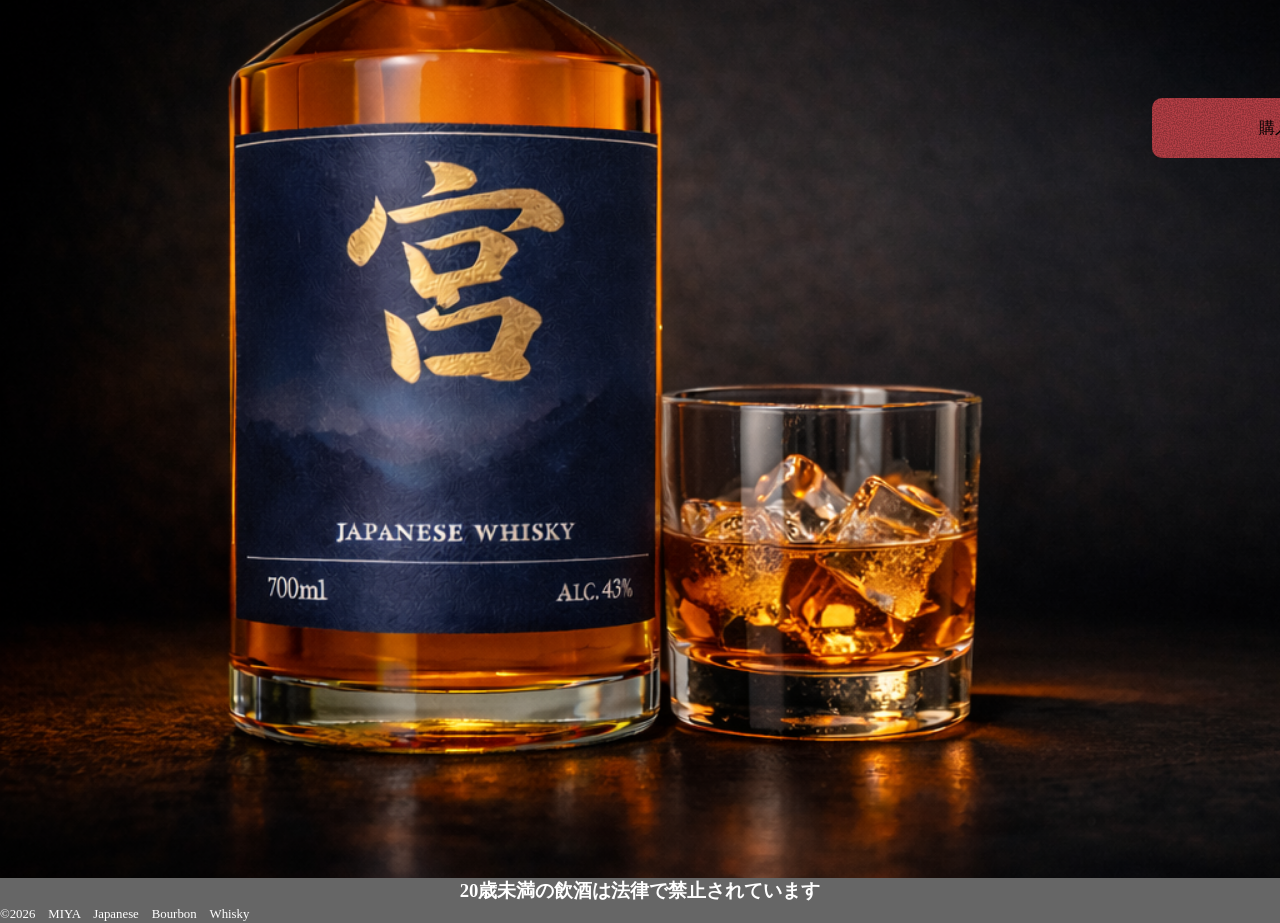
==== commit a4c8d9c1: "004_h1消した状態" ====
--- a/index.html
+++ b/index.html
@@ -55,7 +55,6 @@
 </head>
 
 <body>
-    <h1>Gitで管理中</h1>
     <header class="title01">
         <h1>『宮 MIYA』</h1>
         <nav id="drawerMenu">
@@ -120,7 +119,7 @@
             </around>
 
             <around class="barrelall">
-                <img class="barrelimg" src="/image/barrel,Image.png" alt="樽の画像">
+                <img class="barrelimg" src="image/barrel,Image.png" alt="樽の画像">
 
                 <h2 class="barrel">樽が決めるバーボンの深み</h2>
 
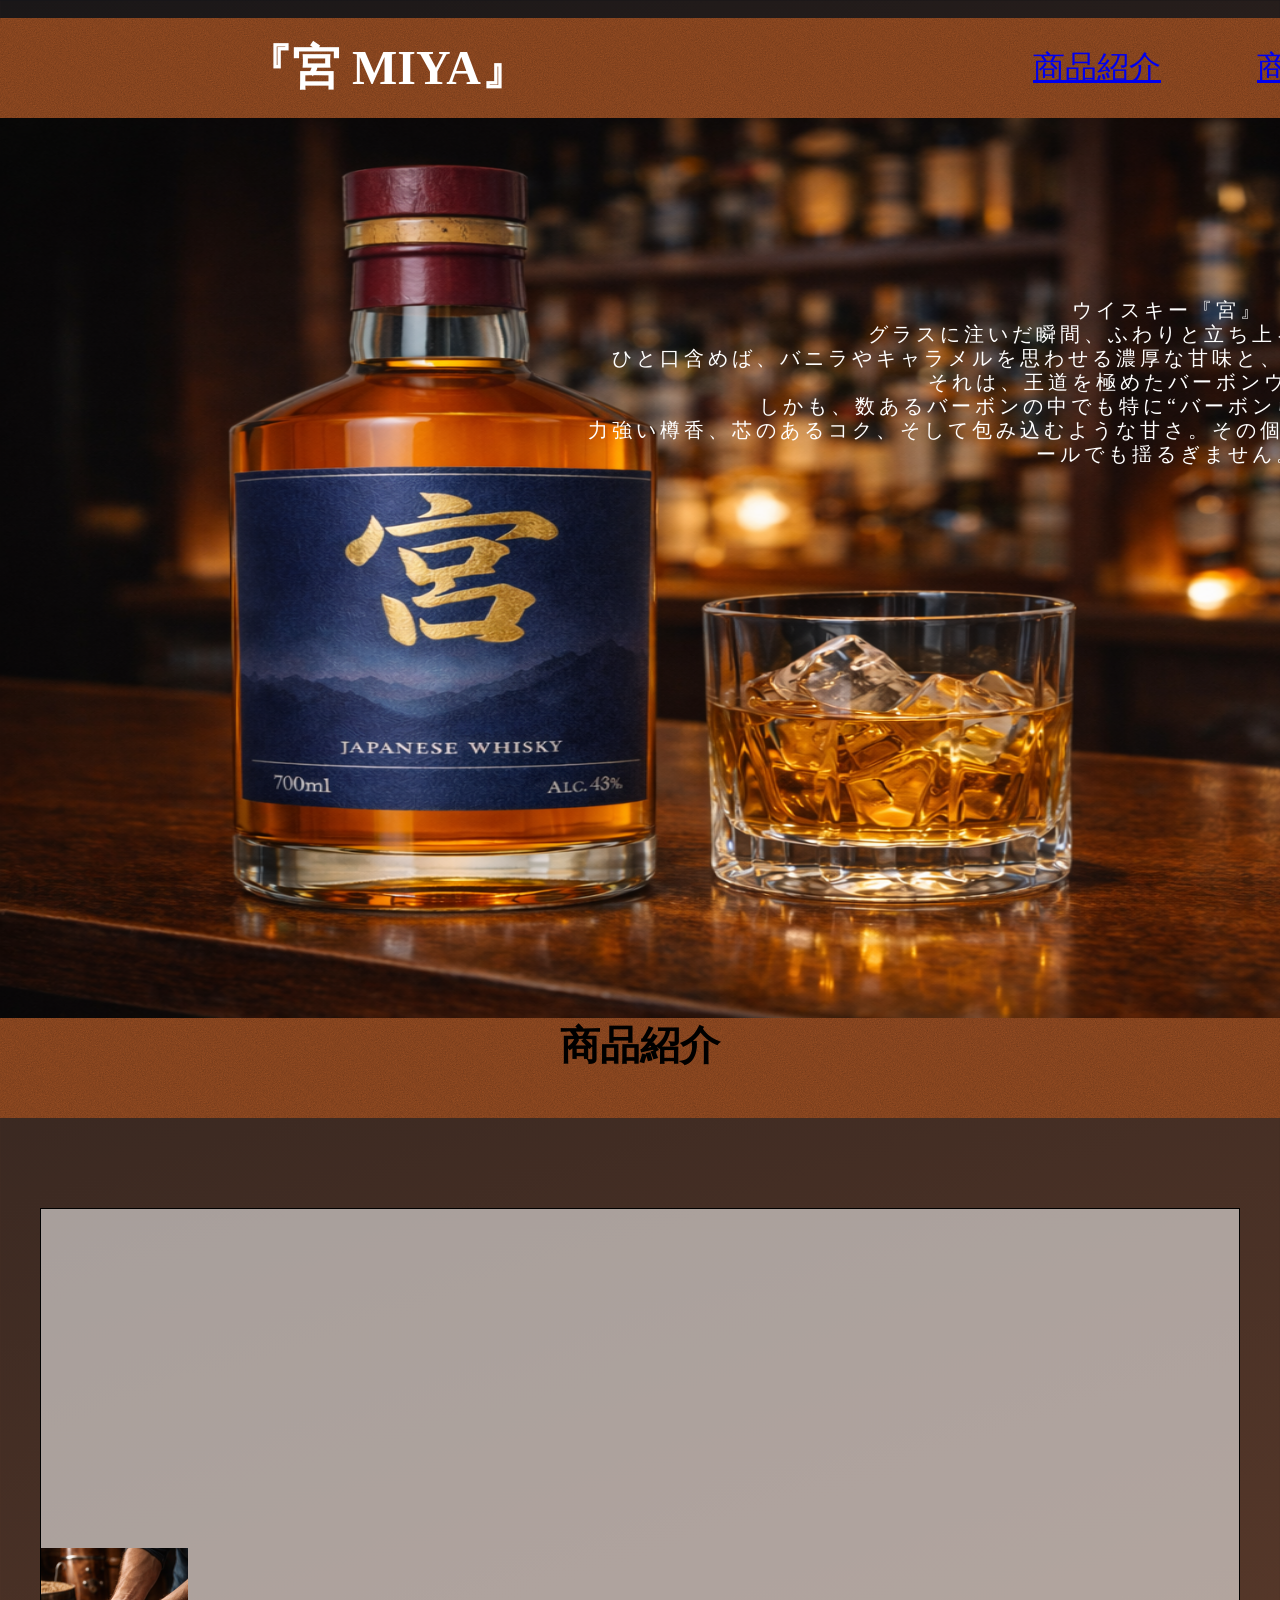
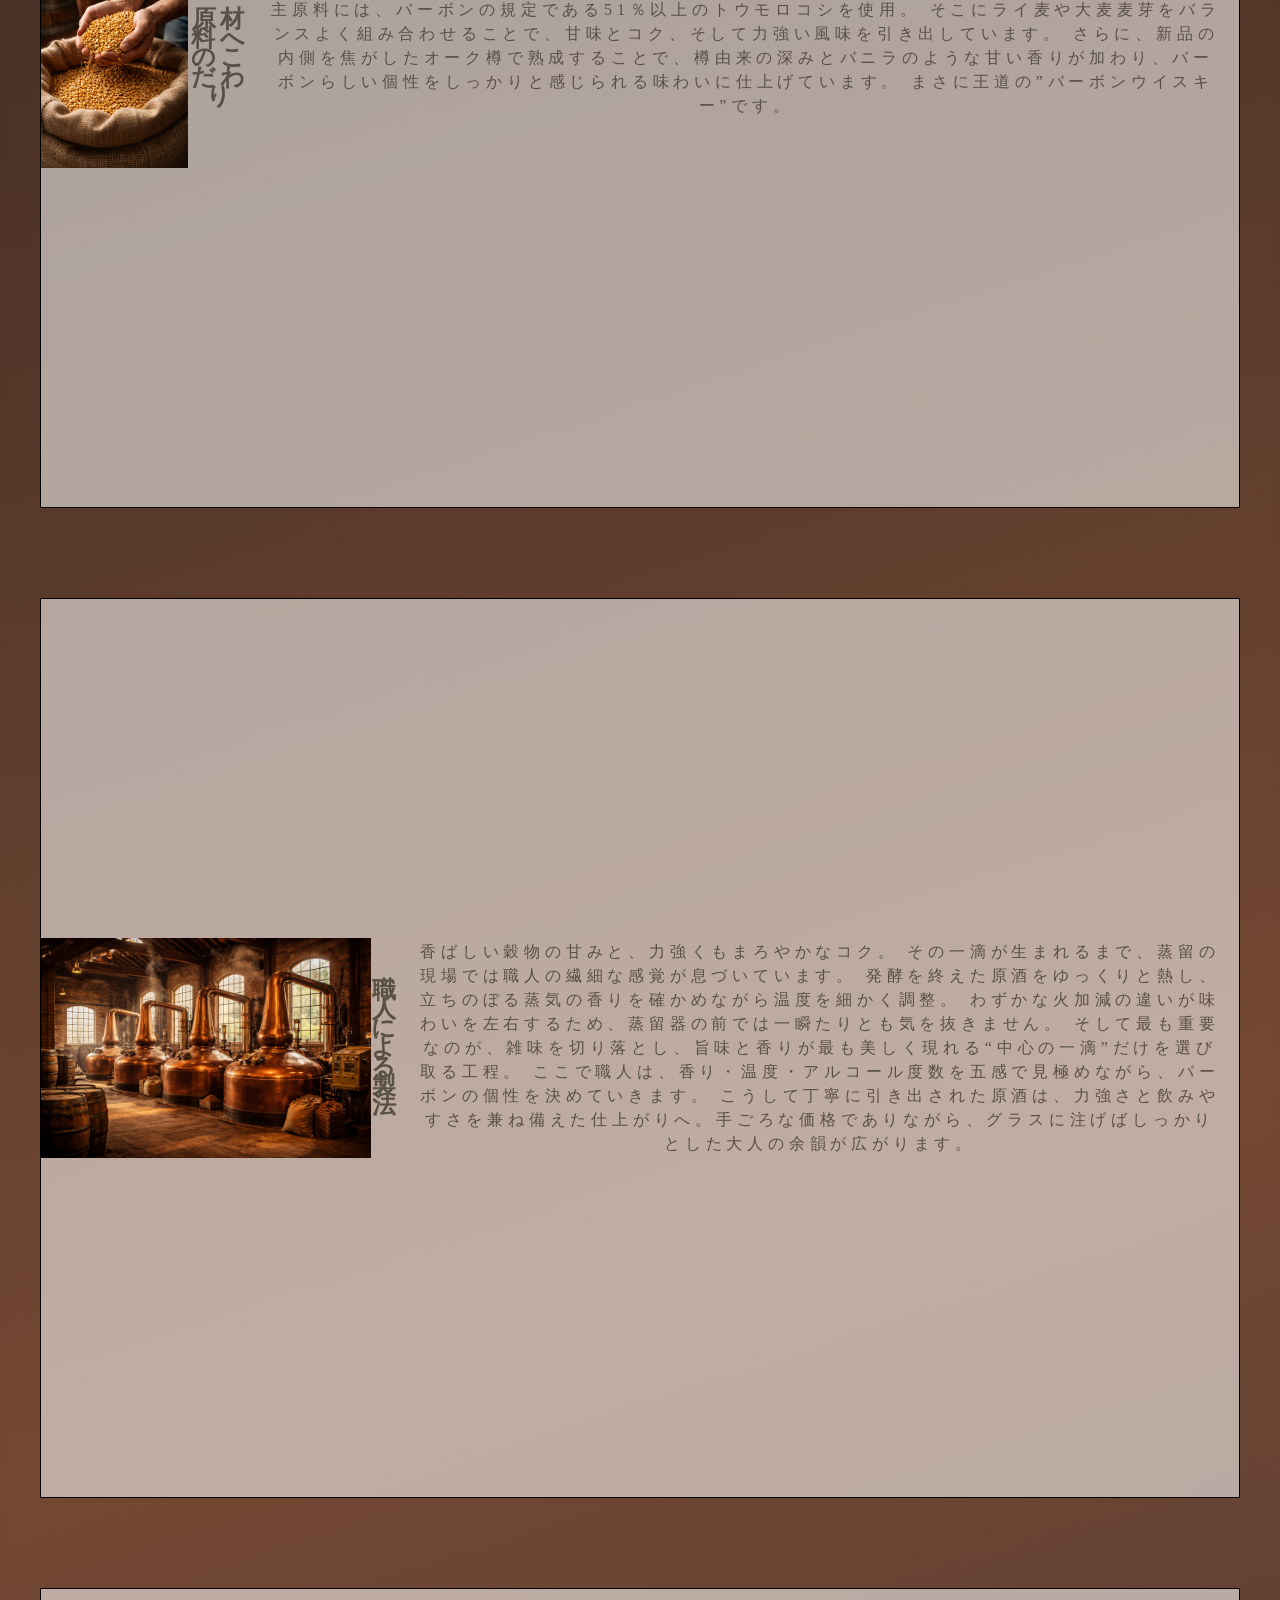
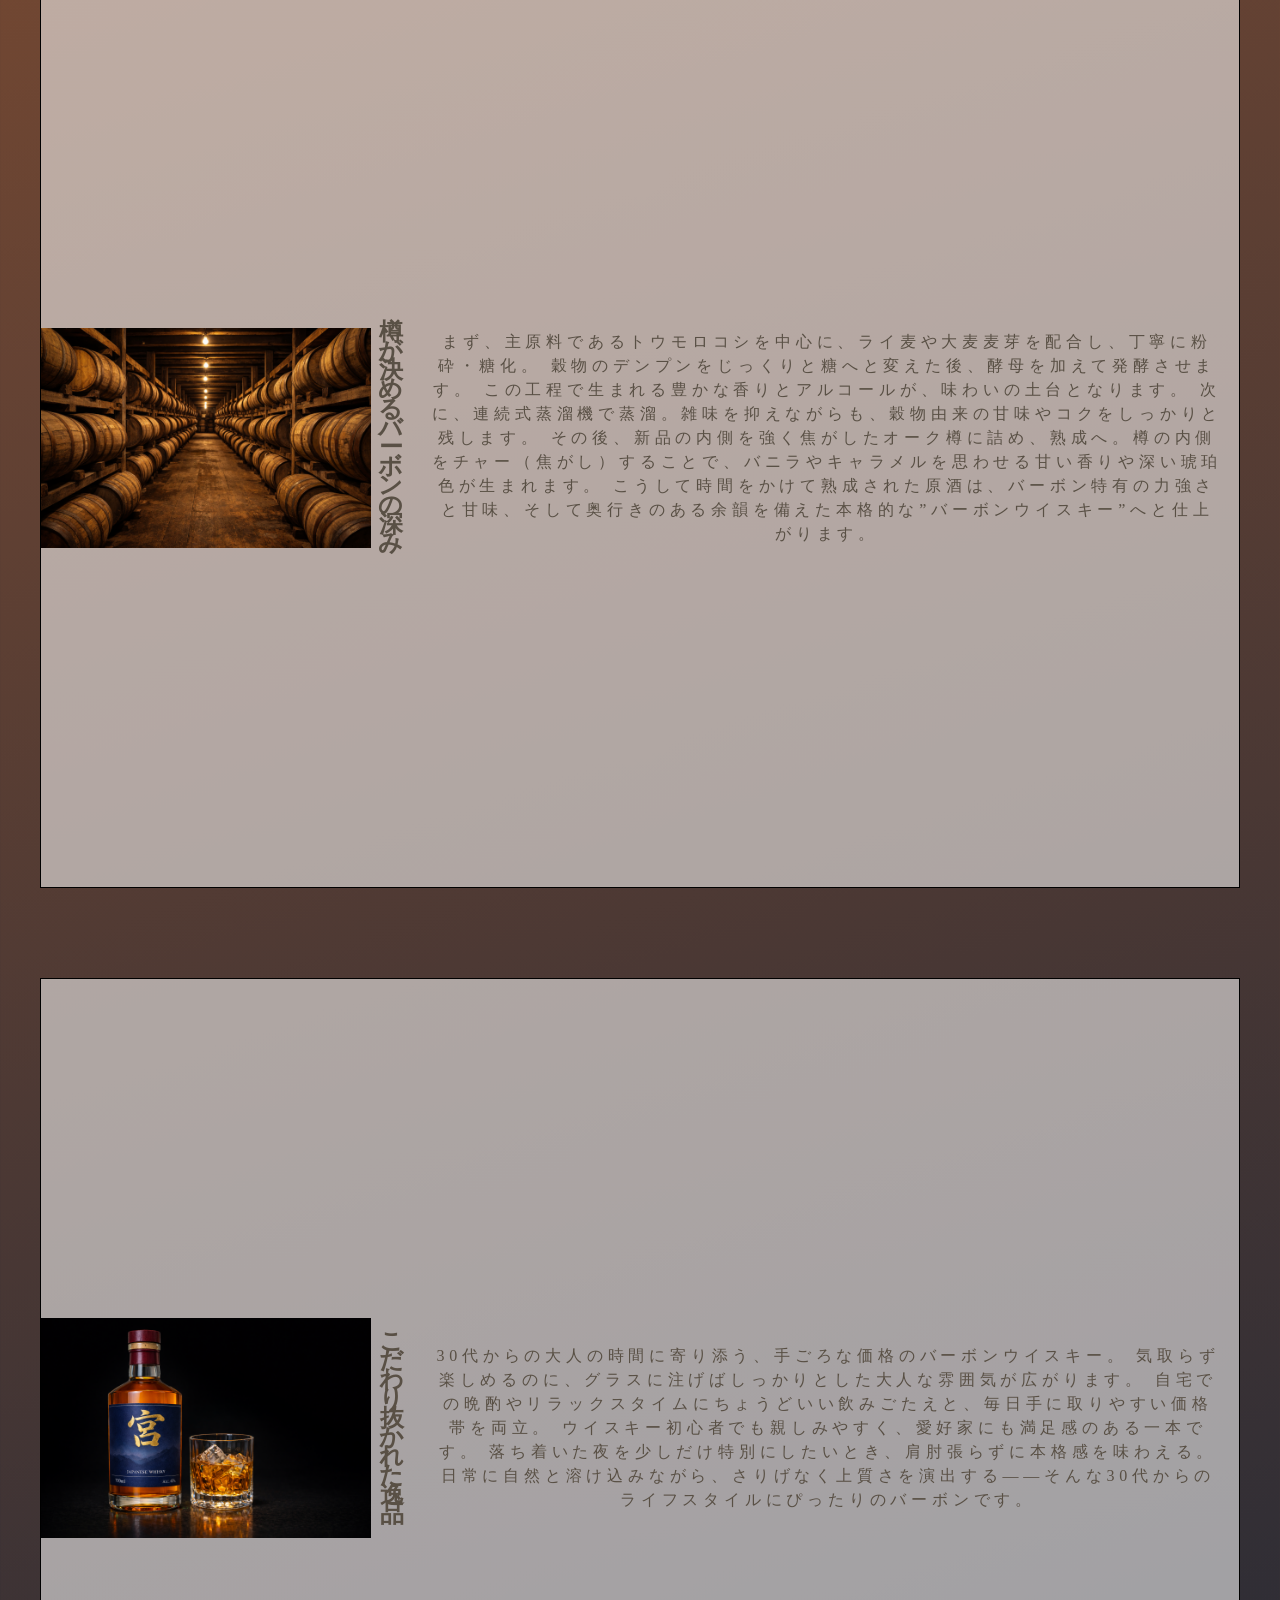
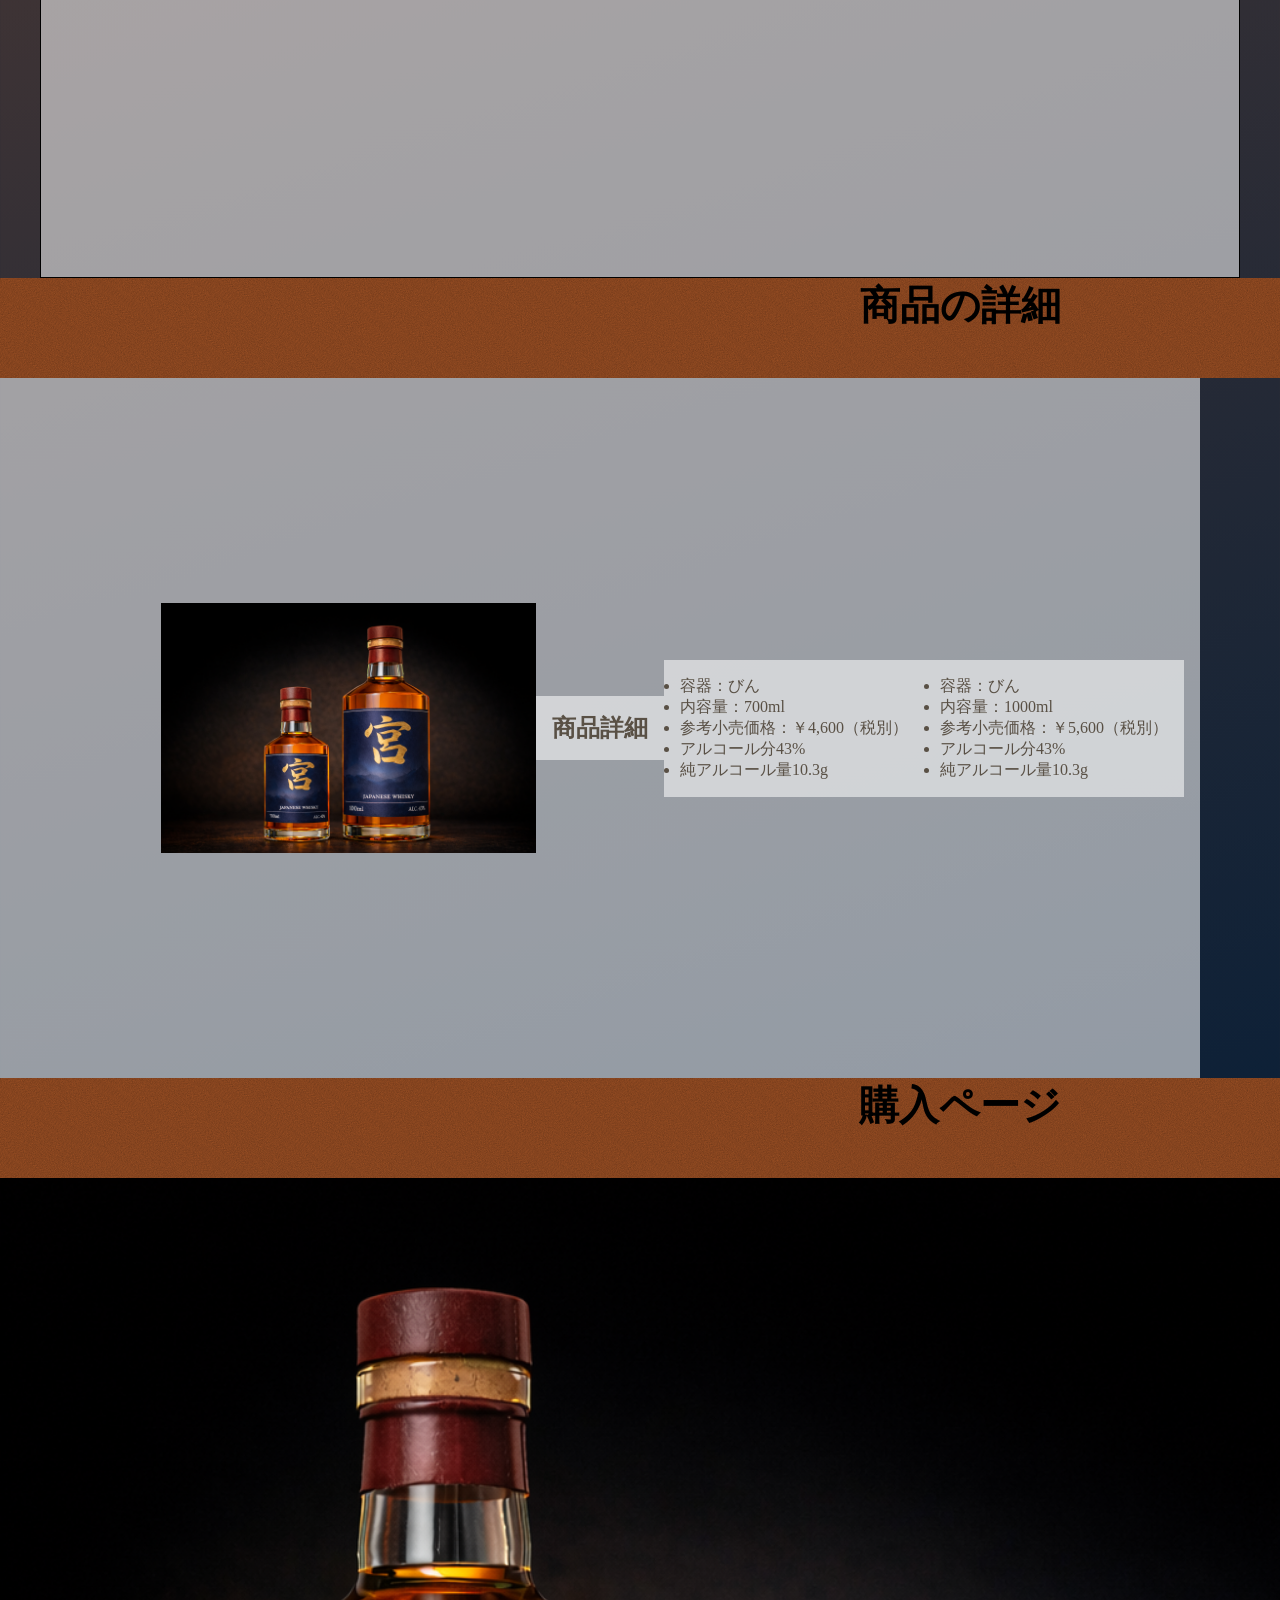
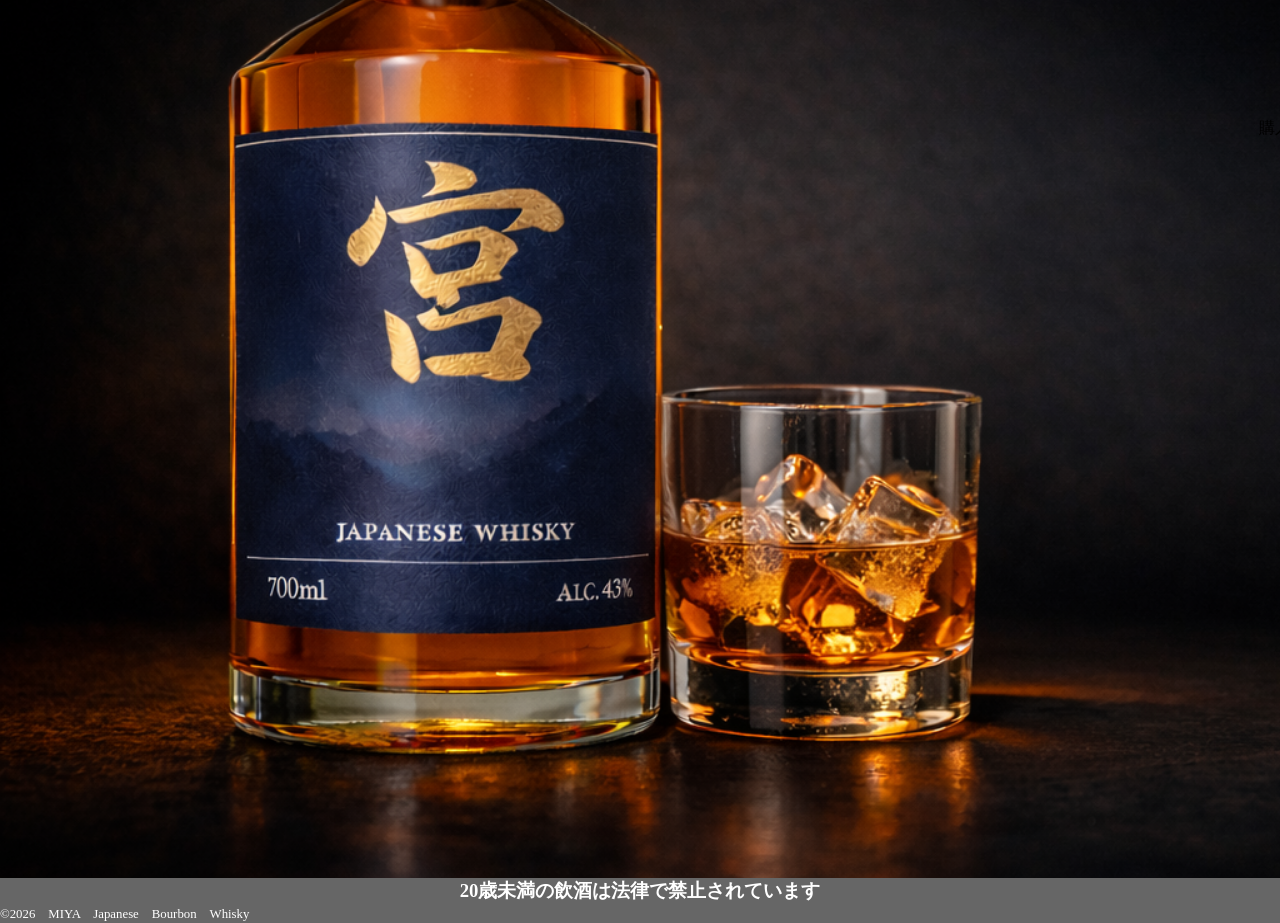
==== commit c5abf418: "005_OGP設定_OGPアドレスと画像を設定" ====
--- a/index.html
+++ b/index.html
@@ -11,11 +11,11 @@
     <meta property="og:site_name" content="ウイスキー『宮』">
     <meta property="og:title" content="ウイスキー『宮』">
     <meta property="og:description" content="国産ウイスキー宮の商品サイトです">
-    <meta property="og:url" content="https://www.example.com/">
+    <meta property="og:url" content="https://yoshida9029.github.io/miyawebpage/">
 
     <!-- サムネイル（絶対URL / https 推奨 / 2MB以下目安） -->
     <!-- 推奨メイン：1200x630（横長） -->
-    <meta property="og:image" content="https://www.example.com/ogp/ogp-1200x630.jpg">
+    <meta property="og:image" content="https://github.com/yoshida9029/miyawebpage/blob/main/image/ogpimage.jpg?raw=true">
     <meta property="og:image:width" content="1200">
     <meta property="og:image:height" content="630">
     <meta property="og:image:alt" content="サービスを象徴するビジュアルの代替テキスト">
@@ -34,7 +34,7 @@
     <!-- 任意（og:* が参照されるため省略可だが、指定するとより安定） -->
     <meta name="twitter:title" content="ウイスキー『宮』">
     <meta name="twitter:description" content="国産ウイスキー宮の商品サイトです">
-    <meta name="twitter:image" content="https://www.example.com/ogp/ogp-1200x630.jpg">
+    <meta name="twitter:image" content="https://github.com/yoshida9029/miyawebpage/blob/main/image/ogpimage.jpg?raw=true">
     <meta name="twitter:image:alt" content="サービスを象徴するビジュアルの代替テキスト">
     <!-- 担当者アカウントを出したい場合（任意） -->
     <!-- <meta name="twitter:creator" content="@YOUR_STAFF_ACCOUNT"> -->
--- a/css/style.css
+++ b/css/style.css
@@ -436,7 +436,7 @@
 }
 
 .shop01 {
-  background-image: url(/image/shopbtn01.png);
+  background-image: url(image/shopbtn01.png);
   text-align: center;
   border-radius: 10px;
   width: 310px;
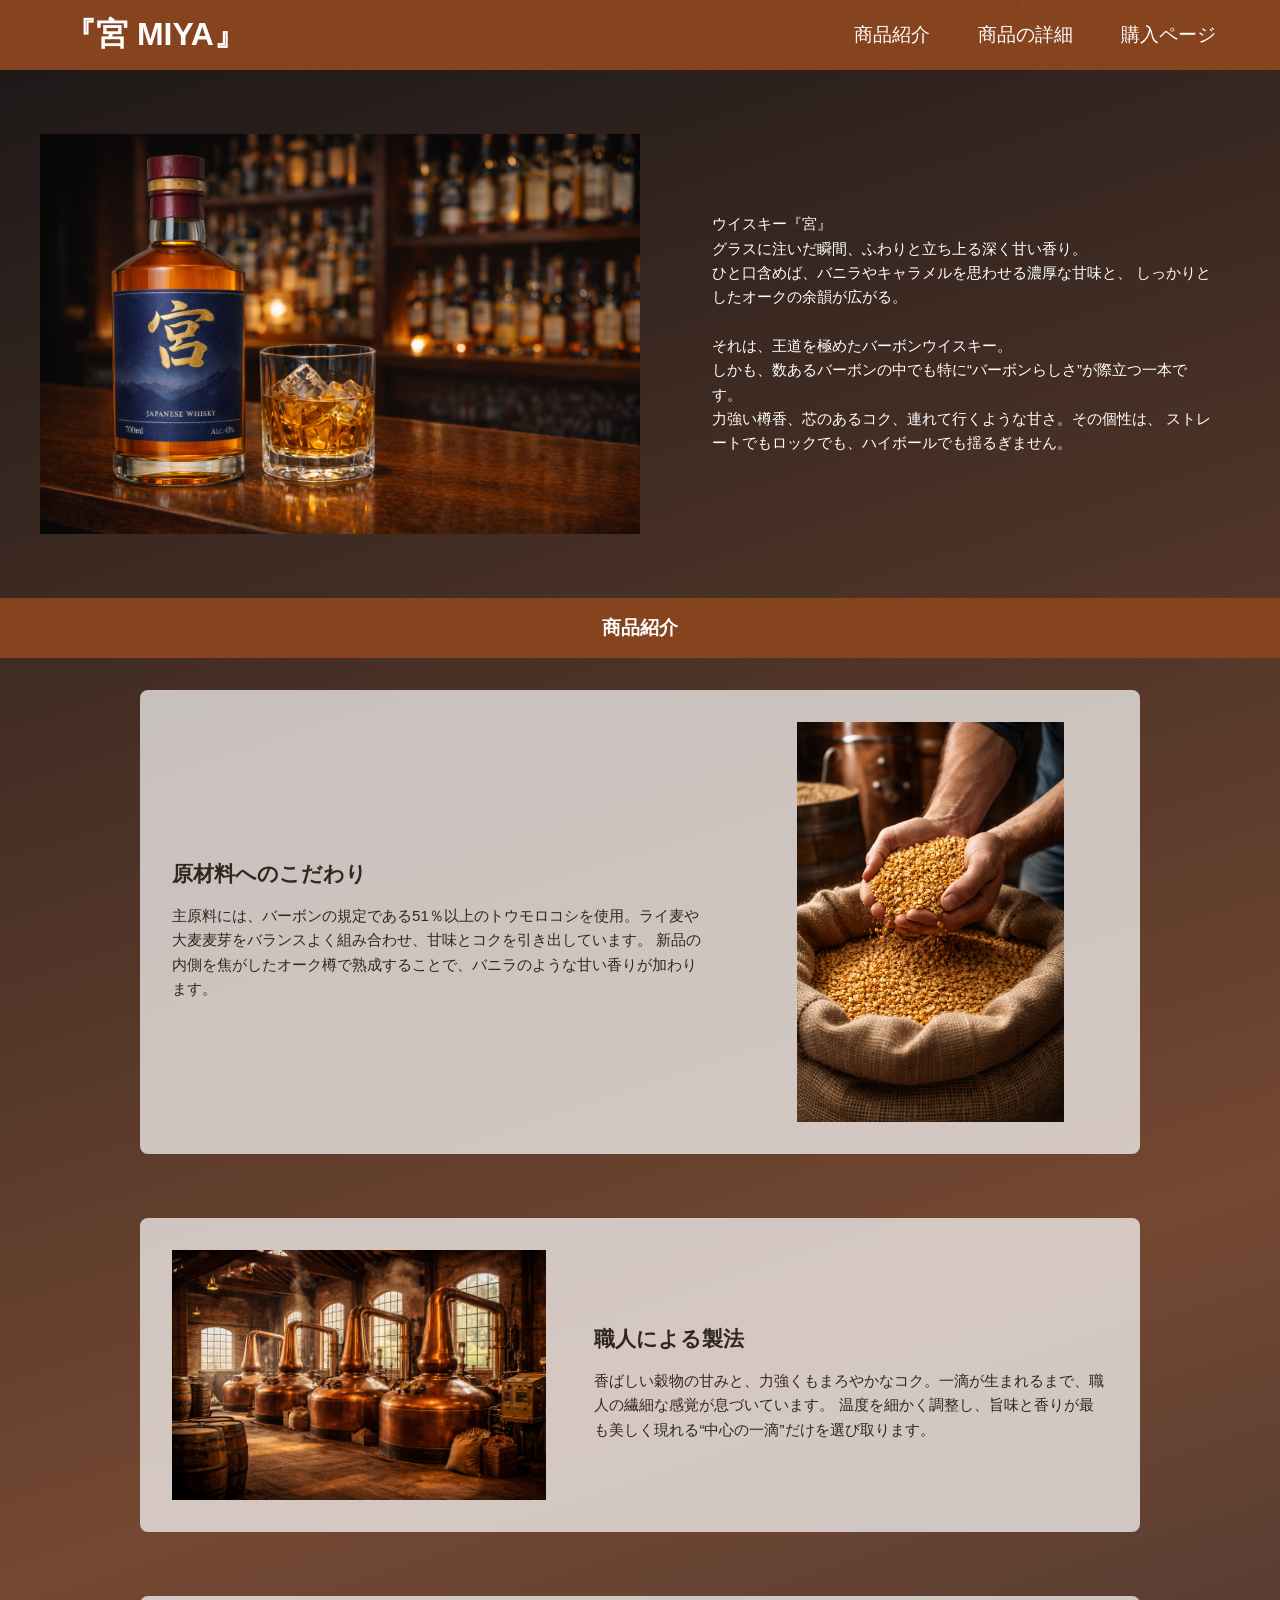
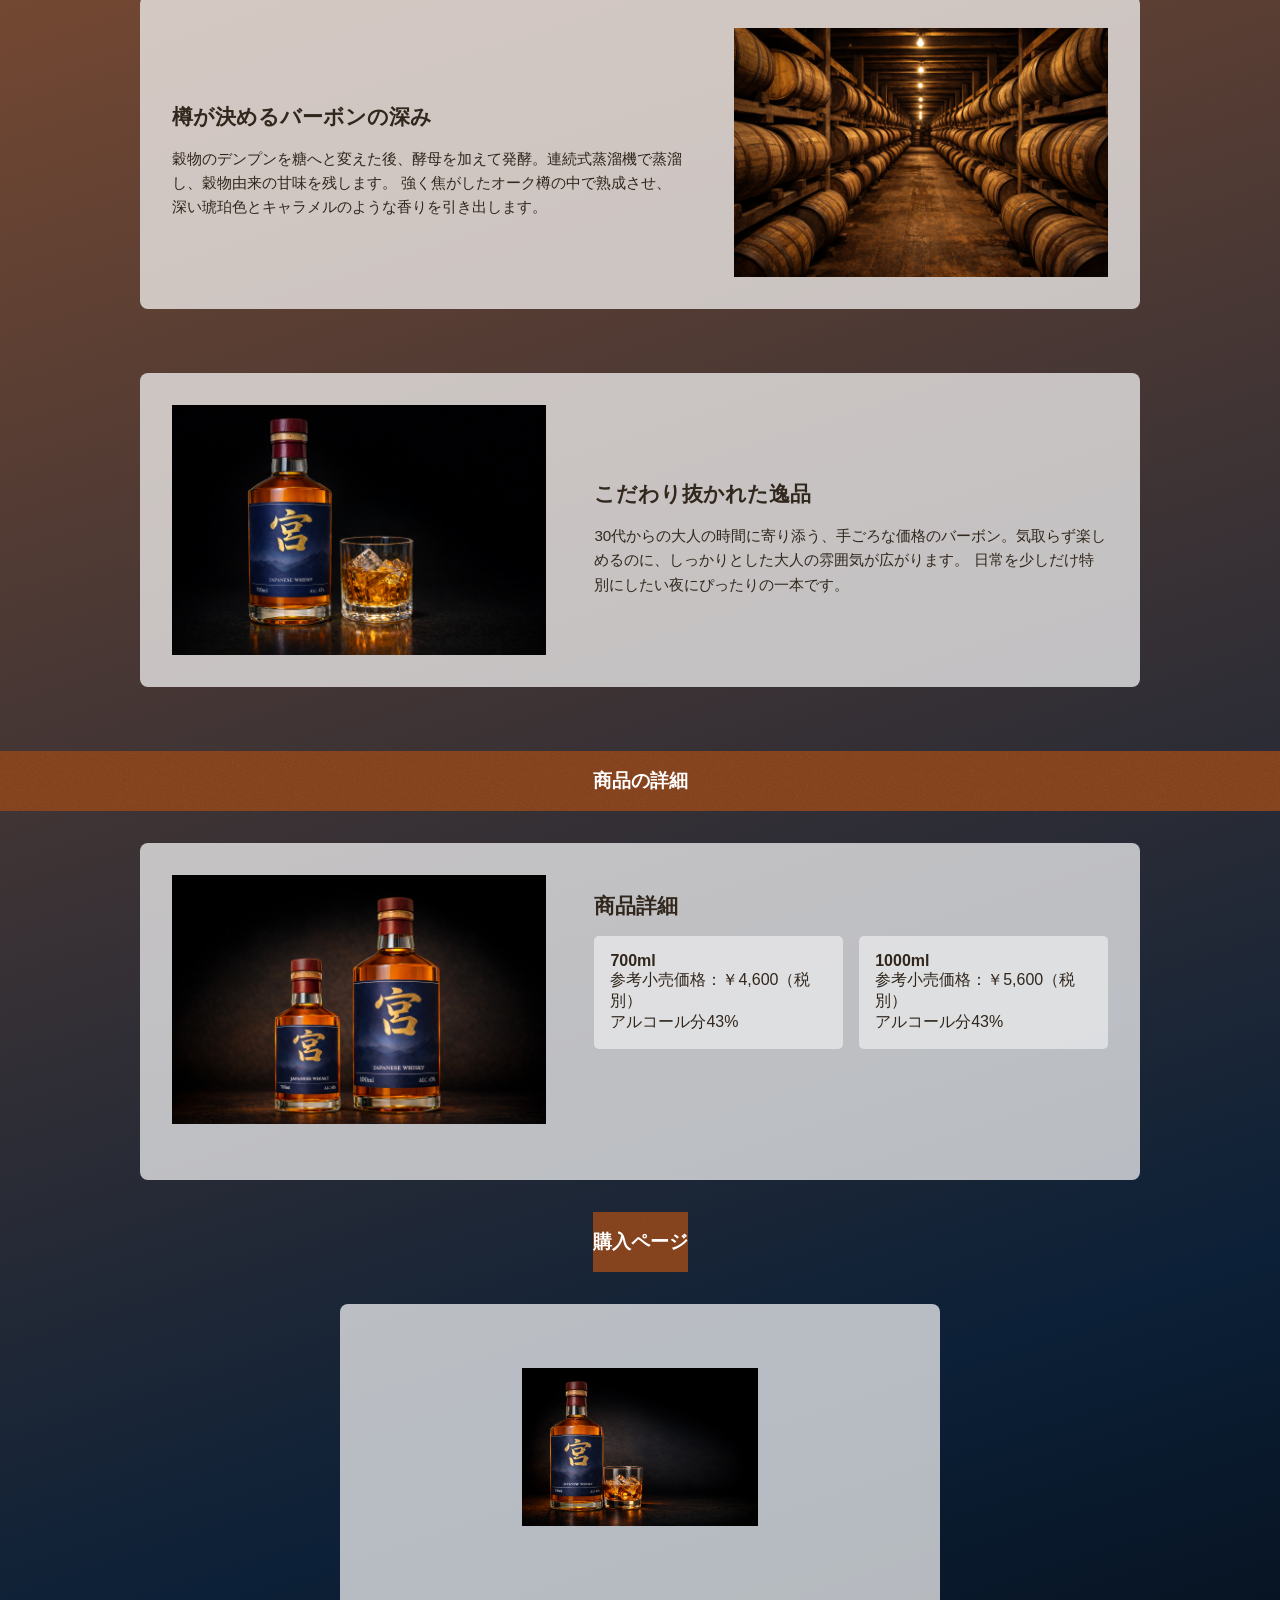
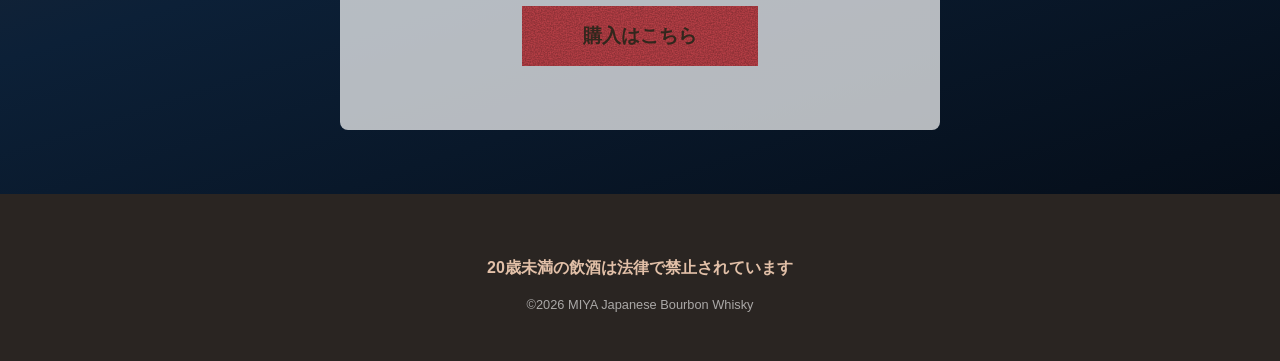
==== commit 4a5f17cf: "コミット基本ベース終了" ====
--- a/index.html
+++ b/index.html
@@ -5,196 +5,159 @@
     <meta name="viewport" content="width=device-width, initial-scale=1.0">
     <title>ウイスキー『宮』</title>
     <meta name="description" content="国産ウイスキー宮の商品サイトです">
-    <!-- OGP -->
+    
     <meta property="og:locale" content="ja_JP">
     <meta property="og:type" content="website">
     <meta property="og:site_name" content="ウイスキー『宮』">
     <meta property="og:title" content="ウイスキー『宮』">
     <meta property="og:description" content="国産ウイスキー宮の商品サイトです">
     <meta property="og:url" content="https://yoshida9029.github.io/miyawebpage/">
-
-    <!-- サムネイル（絶対URL / https 推奨 / 2MB以下目安） -->
-    <!-- 推奨メイン：1200x630（横長） -->
     <meta property="og:image" content="https://github.com/yoshida9029/miyawebpage/blob/main/image/ogpimage.jpg?raw=true">
     <meta property="og:image:width" content="1200">
     <meta property="og:image:height" content="630">
-    <meta property="og:image:alt" content="サービスを象徴するビジュアルの代替テキスト">
+    <meta name="twitter:card" content="summary_large_image">
+    <meta name="robots" content="noindex,nofollow">
 
-    <!-- 追加の代替サイズ（任意・あると安定） -->
-    <meta property="og:image" content="https://www.example.com/ogp/ogp-600x315.jpg">
-    <meta property="og:image:width" content="600">
-    <meta property="og:image:height" content="315">
-
-    <!-- 多言語サイトなら（任意） -->
-    <!-- <meta property="og:locale:alternate" content="en_US"> -->
-
-    <!-- X(Twitter) 用：最低限 card 種類。site は推奨 -->
-    <meta name="twitter:card" content="summary_large_image">
-    <meta name="twitter:site" content="@YOUR_OFFICIAL_ACCOUNT">
-    <!-- 任意（og:* が参照されるため省略可だが、指定するとより安定） -->
-    <meta name="twitter:title" content="ウイスキー『宮』">
-    <meta name="twitter:description" content="国産ウイスキー宮の商品サイトです">
-    <meta name="twitter:image" content="https://github.com/yoshida9029/miyawebpage/blob/main/image/ogpimage.jpg?raw=true">
-    <meta name="twitter:image:alt" content="サービスを象徴するビジュアルの代替テキスト">
-    <!-- 担当者アカウントを出したい場合（任意） -->
-    <!-- <meta name="twitter:creator" content="@YOUR_STAFF_ACCOUNT"> -->
-
-    <!-- Facebook解析や権限管理が必要な場合のみ（任意） -->
-    <!-- <meta property="fb:app_id" content="1234567890"> -->
-    <!-- <meta property="fb:admins" content="FACEBOOK_USER_ID"> -->
-
-    <!-- 共有時のクローラー制御は通常不要。検索用 robots は必要に応じて -->
-    <meta name="robots" content="noindex,nofollow">
-</head>
     <link rel="stylesheet" href="css/style.css">
-    <button class="drawerButton">
-        <span></span>
-        <span></span>
-        <span></span>
-    </button>
 </head>
 
 <body>
     <header class="title01">
         <h1>『宮 MIYA』</h1>
+        
+        <button class="drawerButton">
+            <span></span>
+            <span></span>
+            <span></span>
+        </button>
+
         <nav id="drawerMenu">
-        <ul>
-            <li><a href="#title02">商品紹介</a></li>
-            <li><a href="#title03">商品の詳細</a></li>
-            <li><a href="#title04">購入ページ</a></li>
-        </ul>
-    </nav>
+            <ul>
+                <li><a href="#title02">商品紹介</a></li>
+                <li><a href="#title03">商品の詳細</a></li>
+                <li><a href="#title04">購入ページ</a></li>
+            </ul>
+        </nav>
     </header>
 
     <main>
         <section class="sec01">
-        <img class="bar" src="image/bar,Image01.png" alt="バーカウンターに置かれているウイスキー" class="bar">
-        <p class="text01">ウイスキー『宮』<br>
-            グラスに注いだ瞬間、ふわりと立ち上る深く甘い香り。<br>
-            ひと口含めば、バニラやキャラメルを思わせる濃厚な甘味と、
-            しっかりとしたオークの余韻が広がる。<br>
-            
-            それは、王道を極めたバーボンウイスキー。<br>
-            しかも、数あるバーボンの中でも特に“バーボンらしさ”が際立つ一本です。<br>
-            力強い樽香、芯のあるコク、そして包み込むような甘さ。その個性は、
-            ストレートでもロックでも、ハイボールでも揺るぎません。
-        </p>
+            <img class="bar" src="image/bar,Image01.png" alt="バーカウンターに置かれているウイスキー">
+            <div class="text01-wrap">
+                <p class="text01">ウイスキー『宮』<br>
+                    グラスに注いだ瞬間、ふわりと立ち上る深く甘い香り。<br>
+                    ひと口含めば、バニラやキャラメルを思わせる濃厚な甘味と、
+                    しっかりとしたオークの余韻が広がる。<br><br>
+                    それは、王道を極めたバーボンウイスキー。<br>
+                    しかも、数あるバーボンの中でも特に“バーボンらしさ”が際立つ一本です。<br>
+                    力強い樽香、芯のあるコク、連れて行くような甘さ。その個性は、
+                    ストレートでもロックでも、ハイボールでも揺るぎません。
+                </p>
+            </div>
         </section>
 
         <section class="merchandise">
-            <h3 id="title02">商品紹介</h3>
-            <around class="wheatall">
-                <img class="wheat" src="image/wheat,Image.png" alt="麦を掬い上げる画像">
-                <h2 class="title03">原材料へのこだわり</h2>
-                <p class="text02">
-                    主原料には、バーボンの規定である51％以上のトウモロコシを使用。
-                
-                    そこにライ麦や大麦麦芽をバランスよく組み合わせることで、甘味とコク、そして力強い風味を引き出しています。
-                
-                    さらに、新品の内側を焦がしたオーク樽で熟成することで、樽由来の深みとバニラのような甘い香りが加わり、バーボンらしい個性をしっかりと感じられる味わいに仕上げています。
-                    まさに王道の”バーボンウイスキー”です。
-                </p>
-            </around>
+            <h3 id="title02" class="section-title">商品紹介</h3>
+            
+            <article class="merchandise-item">
+                <img class="item-img" src="image/wheat,Image.png" alt="麦">
+                <div class="item-content">
+                    <h2>原材料へのこだわり</h2>
+                    <p>
+                        主原料には、バーボンの規定である51％以上のトウモロコシを使用。ライ麦や大麦麦芽をバランスよく組み合わせ、甘味とコクを引き出しています。
+                        新品の内側を焦がしたオーク樽で熟成することで、バニラのような甘い香りが加わります。
+                    </p>
+                </div>
+            </article>
 
-            <around class="potall">
-                <img class="putimg" src="image/pot,Image.png" alt="釜の画像">
+            <article class="merchandise-item">
+                <img class="item-img" src="image/pot,Image.png" alt="蒸留器">
+                <div class="item-content">
+                    <h2>職人による製法</h2>
+                    <p>
+                        香ばしい穀物の甘みと、力強くもまろやかなコク。一滴が生まれるまで、職人の繊細な感覚が息づいています。
+                        温度を細かく調整し、旨味と香りが最も美しく現れる“中心の一滴”だけを選び取ります。
+                    </p>
+                </div>
+            </article>
 
-                <h2 class="pot">職人による製法</h2>
+            <article class="merchandise-item">
+                <img class="item-img" src="image/barrel,Image.png" alt="樽">
+                <div class="item-content">
+                    <h2>樽が決めるバーボンの深み</h2>
+                    <p>
+                        穀物のデンプンを糖へと変えた後、酵母を加えて発酵。連続式蒸溜機で蒸溜し、穀物由来の甘味を残します。
+                        強く焦がしたオーク樽の中で熟成させ、深い琥珀色とキャラメルのような香りを引き出します。
+                    </p>
+                </div>
+            </article>
 
-                <p class="text03">
-                    香ばしい穀物の甘みと、力強くもまろやかなコク。
-                    
-                    その一滴が生まれるまで、蒸留の現場では職人の繊細な感覚が息づいています。
-                    
-                    発酵を終えた原酒をゆっくりと熱し、立ちのぼる蒸気の香りを確かめながら温度を細かく調整。
-                    
-                    わずかな火加減の違いが味わいを左右するため、蒸留器の前では一瞬たりとも気を抜きません。
-                    
-                    そして最も重要なのが、雑味を切り落とし、旨味と香りが最も美しく現れる“中心の一滴”だけを選び取る工程。
-                    
-                    ここで職人は、香り・温度・アルコール度数を五感で見極めながら、バーボンの個性を決めていきます。
-                    
-                    こうして丁寧に引き出された原酒は、力強さと飲みやすさを兼ね備えた仕上がりへ。手ごろな価格でありながら、グラスに注げばしっかりとした大人の余韻が広がります。
-                </p>
-            </around>
-
-            <around class="barrelall">
-                <img class="barrelimg" src="image/barrel,Image.png" alt="樽の画像">
-
-                <h2 class="barrel">樽が決めるバーボンの深み</h2>
-
-                <p class="text04">
-                    まず、主原料であるトウモロコシを中心に、ライ麦や大麦麦芽を配合し、丁寧に粉砕・糖化。
-                    
-                    穀物のデンプンをじっくりと糖へと変えた後、酵母を加えて発酵させます。
-                    
-                    この工程で生まれる豊かな香りとアルコールが、味わいの土台となります。
-                    
-                    次に、連続式蒸溜機で蒸溜。雑味を抑えながらも、穀物由来の甘味やコクをしっかりと残します。
-                    
-                    その後、新品の内側を強く焦がしたオーク樽に詰め、熟成へ。樽の内側をチャー（焦がし）することで、バニラやキャラメルを思わせる甘い香りや深い琥珀色が生まれます。
-                    
-                    こうして時間をかけて熟成された原酒は、バーボン特有の力強さと甘味、そして奥行きのある余韻を備えた本格的な”バーボンウイスキー”へと仕上がります。
-                </p>
-            </around>
-
-            <around class="bottleall">
-                <img src="image/bottle,glass01Image.png" alt="" class="bottleimg01">
-
-                <h2 class="bottle01">こだわり抜かれた逸品</h2>
-
-                <p class="text05">
-                    30代からの大人の時間に寄り添う、手ごろな価格のバーボンウイスキー。
-                    
-                    気取らず楽しめるのに、グラスに注げばしっかりとした大人な雰囲気が広がります。
-                    
-                    自宅での晩酌やリラックスタイムにちょうどいい飲みごたえと、毎日手に取りやすい価格帯を両立。
-                    
-                    ウイスキー初心者でも親しみやすく、愛好家にも満足感のある一本です。
-                    
-                    落ち着いた夜を少しだけ特別にしたいとき、肩肘張らずに本格感を味わえる。日常に自然と溶け込みながら、さりげなく上質さを演出する――そんな30代からのライフスタイルにぴったりのバーボンです。
-                </p>
-            </around>
+            <article class="merchandise-item">
+                <img class="item-img" src="image/bottle,glass01Image.png" alt="ボトル">
+                <div class="item-content">
+                    <h2>こだわり抜かれた逸品</h2>
+                    <p>
+                        30代からの大人の時間に寄り添う、手ごろな価格のバーボン。気取らず楽しめるのに、しっかりとした大人の雰囲気が広がります。
+                        日常を少しだけ特別にしたい夜にぴったりの一本です。
+                    </p>
+                </div>
+            </article>
         </section>
 
         <section class="price">
-                <h3 id="title03">商品の詳細</h3>
-                <around class="towbottleall">
-                    <img class="towbottleimg" src="image/bottle2,Image.png" alt="サイズ違いのボトル">
-
-                    <h2 class="towbottle">商品詳細</h2>
-
-                    <ul class="bottle700">
-                        <li>容器：びん</li>
-                        <li>内容量：700ml</li>
-                        <li>参考小売価格：￥4,600（税別）</li>
-                        <li>アルコール分43%</li>
-                        <li>純アルコール量10.3g</li>
-                    </ul>
-
-                    <ul class="bottle1000">
-                        <li>容器：びん</li>
-                        <li>内容量：1000ml</li>
-                        <li>参考小売価格：￥5,600（税別）</li>
-                        <li>アルコール分43%</li>
-                        <li>純アルコール量10.3g</li>
-                    </ul>
-                </around>
+            <h3 id="title03" class="section-title">商品の詳細</h3>
+            <article class="towbottleall">
+                <img class="towbottleimg" src="image/bottle2,Image.png" alt="ボトル比較">
+                <div class="details-content">
+                    <h2>商品詳細</h2>
+                    <div class="bottle-lists">
+                        <ul>
+                            <li><strong>700ml</strong></li>
+                            <li>参考小売価格：￥4,600（税別）</li>
+                            <li>アルコール分43%</li>
+                        </ul>
+                        <ul>
+                            <li><strong>1000ml</strong></li>
+                            <li>参考小売価格：￥5,600（税別）</li>
+                            <li>アルコール分43%</li>
+                        </ul>
+                    </div>
+                </div>
+            </article>
         </section>
 
         <section class="shopall">
-                <h3 id="title04">購入ページ</h3>
-            <around class="shoppage">
-                    <img src="image/bottle,glass02Image.png" alt="ボトルとグラスが映った画像" class="shopimg01">
-                    <input type="submit" value="購入はこちら" class="shop01">
-            </around>
+            <h3 id="title04" class="section-title">購入ページ</h3>
+            <article class="shoppage">
+                <img src="image/bottle,glass02Image.png" alt="購入" class="shopimg01">
+                <div class="shop-btn-wrapper">
+                    <input type="button" value="購入はこちら" class="shop01">
+                </div>
+            </article>
         </section>
     </main>
+
+    <footer class="footer">
+        <h3 class="alert">20歳未満の飲酒は法律で禁止されています</h3>
+        <small class="copy">&copy;2026 MIYA Japanese Bourbon Whisky</small>
+    </footer>
+
+    <script>
+        const drawerButton = document.querySelector('.drawerButton');
+        const drawerMenu = document.querySelector('#drawerMenu');
+
+        drawerButton.addEventListener('click', () => {
+            drawerButton.classList.toggle('active');
+            drawerMenu.classList.toggle('active');
+        });
+
+        const navLinks = document.querySelectorAll('#drawerMenu a');
+        navLinks.forEach(link => {
+            link.addEventListener('click', () => {
+                drawerButton.classList.remove('active');
+                drawerMenu.classList.remove('active');
+            });
+        });
+    </script>
 </body>
-
-<footer class="footer">
-    <h3 class="alert">20歳未満の飲酒は法律で禁止されています</h3>
-
-    <small class="copy">&copy;2026　MIYA　Japanese　Bourbon　Whisky</small>
-</footer>
 </html>
--- a/css/style.css
+++ b/css/style.css
@@ -1,519 +1,291 @@
-@charset "UTF-8";
-/* resset.dev • v5.0.2 */
-/* # =================================================================
-   # Global selectors
-   # ================================================================= */
-html {
-  box-sizing: border-box;
-  -webkit-text-size-adjust: 100%; /* Prevent adjustments of font size after orientation changes in iOS */
-  word-break: normal;
-  -moz-tab-size: 4;
-  -o-tab-size: 4;
-     tab-size: 4;
-}
-
-*,
-::before,
-::after {
-  background-repeat: no-repeat; /* Set `background-repeat: no-repeat` to all elements and pseudo elements */
-  box-sizing: inherit;
-}
-
-::before,
-::after {
-  text-decoration: inherit; /* Inherit text-decoration and vertical align to ::before and ::after pseudo elements */
-  vertical-align: inherit;
-}
-
-* {
-  padding: 0; /* Reset `padding` and `margin` of all elements */
-  margin: 0;
-}
-
-/* # =================================================================
-   # General elements
-   # ================================================================= */
-hr {
-  overflow: visible; /* Show the overflow in Edge and IE */
-  height: 0; /* Add the correct box sizing in Firefox */
-  color: inherit; /* Correct border color in Firefox. */
-}
-
-details,
-main {
-  display: block; /* Render the `main` element consistently in IE. */
-}
-
-summary {
-  display: list-item; /* Add the correct display in all browsers */
-}
-
-small {
-  font-size: 80%; /* Set font-size to 80% in `small` elements */
-}
-
-[hidden] {
-  display: none; /* Add the correct display in IE */
-}
-
-abbr[title] {
-  border-bottom: none; /* Remove the bottom border in Chrome 57 */
-  /* Add the correct text decoration in Chrome, Edge, IE, Opera, and Safari */
-  text-decoration: underline;
-  -webkit-text-decoration: underline dotted;
-          text-decoration: underline dotted;
-}
-
-a {
-  background-color: transparent; /* Remove the gray background on active links in IE 10 */
-}
-
-a:active,
-a:hover {
-  outline-width: 0; /* Remove the outline when hovering in all browsers */
-}
-
-code,
-kbd,
-pre,
-samp {
-  font-family: monospace, monospace; /* Specify the font family of code elements */
-}
-
-pre {
-  font-size: 1em; /* Correct the odd `em` font sizing in all browsers */
-}
-
-b,
-strong {
-  font-weight: bolder; /* Add the correct font weight in Chrome, Edge, and Safari */
-}
-
-/* https://gist.github.com/unruthless/413930 */
-sub,
-sup {
-  font-size: 75%;
-  line-height: 0;
-  position: relative;
-  vertical-align: baseline;
-}
-
-sub {
-  bottom: -0.25em;
-}
-
-sup {
-  top: -0.5em;
-}
-
-table {
-  border-color: inherit; /* Correct border color in all Chrome, Edge, and Safari. */
-  text-indent: 0; /* Remove text indentation in Chrome, Edge, and Safari */
-}
-
-iframe {
-  border-style: none;
-}
-
-/* # =================================================================
-   # Forms
-   # ================================================================= */
-input {
-  border-radius: 0;
-}
-
-[type=number]::-webkit-inner-spin-button,
-[type=number]::-webkit-outer-spin-button {
-  height: auto; /* Correct the cursor style of increment and decrement buttons in Chrome */
-}
-
-[type=search] {
-  -webkit-appearance: textfield; /* Correct the odd appearance in Chrome and Safari */
-  outline-offset: -2px; /* Correct the outline style in Safari */
-}
-
-[type=search]::-webkit-search-decoration {
-  -webkit-appearance: none; /* Remove the inner padding in Chrome and Safari on macOS */
-}
-
-textarea {
-  overflow: auto; /* Internet Explorer 11+ */
-  resize: vertical; /* Specify textarea resizability */
-}
-
-button,
-input,
-optgroup,
-select,
-textarea {
-  font: inherit; /* Specify font inheritance of form elements */
-}
-
-optgroup {
-  font-weight: bold; /* Restore the font weight unset by the previous rule */
-}
-
-button {
-  overflow: visible; /* Address `overflow` set to `hidden` in IE 8/9/10/11 */
-}
-
-button,
-select {
-  text-transform: none; /* Firefox 40+, Internet Explorer 11- */
-}
-
-/* Apply cursor pointer to button elements */
-button,
-[type=button],
-[type=reset],
-[type=submit],
-[role=button] {
-  cursor: pointer;
-}
-
-/* Remove inner padding and border in Firefox 4+ */
-button::-moz-focus-inner,
-[type=button]::-moz-focus-inner,
-[type=reset]::-moz-focus-inner,
-[type=submit]::-moz-focus-inner {
-  border-style: none;
-  padding: 0;
-}
-
-/* Replace focus style removed in the border reset above */
-button:-moz-focusring,
-[type=button]::-moz-focus-inner,
-[type=reset]::-moz-focus-inner,
-[type=submit]::-moz-focus-inner {
-  outline: 1px dotted ButtonText;
-}
-
-button,
-html [type=button],
-[type=reset],
-[type=submit] {
-  -webkit-appearance: button; /* Correct the inability to style clickable types in iOS */
-}
-
-/* Remove the default button styling in all browsers */
-button,
-input,
-select,
-textarea {
-  background-color: transparent;
-  border-style: none;
-}
-
-a:focus,
-button:focus,
-input:focus,
-select:focus,
-textarea:focus {
-  outline-width: 0;
-}
-
-/* Style select like a standard input */
-select {
-  -moz-appearance: none; /* Firefox 36+ */
-  -webkit-appearance: none; /* Chrome 41+ */
-}
-
-select::-ms-expand {
-  display: none; /* Internet Explorer 11+ */
-}
-
-select::-ms-value {
-  color: currentColor; /* Internet Explorer 11+ */
-}
-
-legend {
-  border: 0; /* Correct `color` not being inherited in IE 8/9/10/11 */
-  color: inherit; /* Correct the color inheritance from `fieldset` elements in IE */
-  display: table; /* Correct the text wrapping in Edge and IE */
-  max-width: 100%; /* Correct the text wrapping in Edge and IE */
-  white-space: normal; /* Correct the text wrapping in Edge and IE */
-  max-width: 100%; /* Correct the text wrapping in Edge 18- and IE */
-}
-
-::-webkit-file-upload-button {
-  /* Correct the inability to style clickable types in iOS and Safari */
-  -webkit-appearance: button;
-  color: inherit;
-  font: inherit; /* Change font properties to `inherit` in Chrome and Safari */
-}
-
-/* Replace pointer cursor in disabled elements */
-[disabled] {
-  cursor: default;
-}
-
-/* # =================================================================
-   # Specify media element style
-   # ================================================================= */
-img {
-  border-style: none; /* Remove border when inside `a` element in IE 8/9/10 */
-}
-
-/* Add the correct vertical alignment in Chrome, Firefox, and Opera */
-progress {
-  vertical-align: baseline;
-}
-
-/* # =================================================================
-   # Accessibility
-   # ================================================================= */
-/* Specify the progress cursor of updating elements */
-[aria-busy=true] {
-  cursor: progress;
-}
-
-/* Specify the pointer cursor of trigger elements */
-[aria-controls] {
-  cursor: pointer;
-}
-
-/* Specify the unstyled cursor of disabled, not-editable, or otherwise inoperable elements */
-[aria-disabled=true] {
-  cursor: default;
-}
-
 body {
   background: #1A1718;
   background: linear-gradient(162deg, rgb(26, 23, 24) 0%, rgb(116, 72, 50) 40%, rgb(12, 32, 55) 82%, rgb(3, 8, 16) 100%);
+  color: white;
+  font-family: sans-serif;
+  margin: 0;
+  overflow-x: hidden;
+}
+
+ul {
+  list-style: none;
+  padding: 0;
+  margin: 0;
+}
+
+a {
+  color: inherit;
+  text-decoration: none;
+}
+
+.section-title {
+  background-image: url("../image/header,image1.png");
+  background-size: cover;
+  background-position: center;
+  height: 60px;
+  display: flex;
+  align-items: center;
+  justify-content: center;
+  margin: 2rem 0;
 }
 
 .title01 {
   display: flex;
-  justify-content: space-around;
-  align-items: center;
+  justify-content: space-between;
+  align-items: center;
+  padding: 0 1.5rem;
+  height: 70px;
+  background-image: url("../image/header,image1.png");
+  background-size: cover;
+  position: relative;
+  z-index: 100;
+}
+.title01 h1 {
+  font-size: 1.2rem;
+}
+.title01 .drawerButton {
+  background: transparent;
+  border: none;
+  cursor: pointer;
+  display: flex;
+  flex-direction: column;
+  gap: 5px;
+  z-index: 110;
+}
+.title01 .drawerButton span {
+  display: block;
+  width: 25px;
+  height: 2px;
+  background-color: white;
+  transition: 0.3s;
+}
+.title01 .drawerButton.active span:nth-child(1) {
+  transform: translateY(7px) rotate(45deg);
+}
+.title01 .drawerButton.active span:nth-child(2) {
+  opacity: 0;
+}
+.title01 .drawerButton.active span:nth-child(3) {
+  transform: translateY(-7px) rotate(-45deg);
+}
+.title01 #drawerMenu {
+  position: fixed;
+  top: 0;
+  right: -100%;
+  width: 80%;
+  height: 100vh;
+  background: rgba(26, 23, 24, 0.98);
+  transition: 0.3s;
+  padding-top: 100px;
+  z-index: 105;
+}
+.title01 #drawerMenu.active {
+  right: 0;
+}
+.title01 #drawerMenu ul {
+  display: flex;
+  flex-direction: column;
+  align-items: center;
+  gap: 2rem;
+}
+.title01 #drawerMenu ul a {
+  font-size: 1.2rem;
+}
+
+.sec01 {
+  text-align: center;
+}
+.sec01 .bar {
+  width: 100%;
+  height: auto;
+}
+.sec01 .text01-wrap {
+  padding: 2rem 1.5rem;
+  line-height: 1.8;
+  font-size: 0.9rem;
+}
+
+.merchandise-item, .towbottleall, .shoppage {
+  background-color: rgba(255, 255, 255, 0.7);
+  color: #31271D;
+  margin: 0 1rem 3rem;
+  padding: 2rem;
+  border-radius: 8px;
+  text-align: center;
+  box-sizing: border-box;
+}
+
+.item-img, .towbottleimg, .shopimg01 {
+  max-width: 100%;
+  height: auto;
+  max-height: 250px;
+  -o-object-fit: contain;
+     object-fit: contain;
+  margin-bottom: 1.5rem;
+}
+
+h2 {
+  font-size: 1.3rem;
+  margin-bottom: 1rem;
+}
+
+p {
+  text-align: left;
+  font-size: 0.95rem;
+  line-height: 1.6;
+  margin: 0;
+}
+
+.bottle-lists {
+  display: flex;
+  flex-direction: column;
   gap: 1rem;
-  color: white;
-}
-
-#drawerMenu ul {
-  display: flex;
-  gap: 1.5rem;
-}
-
-#drawerMenu ul li {
-  display: flex;
-}
-
-.title01 h1 {
+}
+.bottle-lists ul {
+  background: rgba(255, 255, 255, 0.5);
+  padding: 1rem;
+  border-radius: 5px;
+  text-align: left;
+}
+
+.shopall {
+  display: flex;
+  flex-direction: column;
+  align-items: center;
+}
+.shopall .shoppage {
+  width: calc(100% - 2rem);
+  max-width: 600px;
+  display: flex;
+  flex-direction: column;
+  align-items: center;
+}
+.shopall .shop-btn-wrapper {
+  width: 100%;
+  display: flex;
+  justify-content: center;
+  margin-top: 1rem;
+}
+.shopall .shop01 {
+  background-image: url("../image/shopbtn01.png");
+  background-size: 100% 100%;
+  background-repeat: no-repeat;
+  background-color: transparent;
+  border: none;
+  width: 280px;
+  height: 60px;
+  font-size: 1.2rem;
+  font-weight: bold;
+  color: #31271D;
+  cursor: pointer;
+  transition: opacity 0.3s;
+}
+.shopall .shop01:hover {
+  opacity: 0.8;
+}
+
+.footer {
+  text-align: center;
+  padding: 3rem 1rem;
+  background: #2a2522;
+}
+.footer .alert {
   font-size: 1rem;
-}
-
-.sec01 {
-  display: grid;
-  grid-template-rows: 220px 90px 220px 90px;
-  grid-template-columns: 125px 125px 125px;
-}
-
-.text01 {
-  font-size: 10px;
-  line-height: 1.5rem;
-  letter-spacing: 0.25rem;
-  grid-row: 3/4;
-  grid-column: 1/4;
-  color: white;
-}
-
-.title01, #title02, #title03, #title04 {
-  background-image: url(../image/header\,image1.png);
-  height: 50px;
-  width: 375px;
-  text-align: center;
-}
-
-.title03, .pot, .barrel, .bottle01 {
-  align-items: center;
-  justify-content: center;
-}
-
-.title01 h1 {
-  font-size: 1rem;
-  max-width: 60%;
-}
-
-.title01 ul {
-  font-size: 10px;
-}
-
-.bar {
-  height: 100%;
-  width: 100%;
-  grid-column: 1/4;
-}
-
-.text01 {
-  text-align: center;
-  max-width: 100%;
-  gap: 1rem;
-}
-
-.merchandise {
-  display: flex;
-  flex-direction: column;
-  align-items: center;
-  max-width: 100%;
-  gap: 90px;
-}
-
-.wheatall, .potall, .barrelall, .bottleall {
-  display: flex;
-  flex-direction: column;
-  align-items: center;
-  justify-content: space-around;
-  background-color: rgba(255, 255, 255, 0.55);
-  width: 350px;
-  height: 850px;
-  border: solid 1px black;
-  text-align: center;
-  line-height: 1.2rem;
-  letter-spacing: 0.3rem;
-}
-
-.wheatall {
-  height: 650px;
-}
-
-.bottleall {
-  height: 700px;
-}
-
-.title03,
-.pot,
-.barrel,
-.bottle01 {
-  color: #595045;
-}
-
-.text02,
-.text03,
-.text04,
-.text05 {
-  line-height: 1.5rem;
-  padding: 1rem;
-  color: #595045;
-}
-
-.wheat, .putimg, .barrelimg, .bottleimg01 {
-  max-width: 100%;
-  height: 220px;
-  margin: auto 0;
-}
-
-.towbottleimg {
-  max-width: 100%;
-  height: 250px;
-}
-
-.shopimg01 {
-  width: 375px;
-  height: 230px;
-}
-
-.towbottleall, .towbottle, .bottle700, .bottle1000 {
-  background-color: rgba(255, 255, 255, 0.55);
-  max-width: 100%;
-  text-align: left;
-  padding: 1rem;
-  color: #595045;
-}
-
-.towbottle {
-  text-align: center;
-}
-
-.shoppage {
-  display: grid;
-  grid-template-rows: 100px 150px 140px 50px 100px;
-  grid-template-columns: 45px 140px 140px 45px;
-}
-
-.shopimg01 {
-  grid-row: 2/3;
-}
-
-.shop01 {
-  background-image: url(image/shopbtn01.png);
-  text-align: center;
-  border-radius: 10px;
-  width: 310px;
-  height: 60px;
-  grid-row: 4/5;
-  grid-column: 2/4;
-}
-
-.footer {
-  background-color: #666666;
-  color: white;
-  max-width: 100%;
-  gap: 1rem;
-}
-
-.alert,
-.copy {
-  text-align: center;
+  color: #e2c0a8;
+  margin-bottom: 1rem;
+}
+.footer .copy {
+  font-size: 0.8rem;
+  opacity: 0.6;
 }
 
 @media (min-width: 900px) {
-  .title01, #title02, #title03, #title04 {
-    width: 1920px;
+  .title01 {
+    padding: 0 5%;
   }
   .title01 h1 {
-    font-size: 3rem;
-  }
-  #drawerMenu ul {
     font-size: 2rem;
-    gap: 6rem;
+  }
+  .title01 .drawerButton {
+    display: none;
+  }
+  .title01 #drawerMenu {
+    position: static;
+    width: auto;
+    height: auto;
+    background: transparent;
+    padding-top: 0;
+  }
+  .title01 #drawerMenu ul {
+    flex-direction: row;
+    gap: 3rem;
   }
   .sec01 {
-    grid-template-columns: 584px 584px 584px 584px 584px;
-    grid-template-rows: 180px 180px 180px 180px 180px;
-  }
-  .bar {
-    width: 1920px;
-    height: 900px;
-    grid-column: 1/4;
-    grid-row: 1/6;
-  }
-  .text01 {
-    font-size: 20px;
-    grid-column: 2/4;
-    grid-row: 2/3;
-  }
-  .title01, #title02, #title03, #title04 {
-    height: 100px;
-    width: 1920px;
-    font-size: 2.5rem;
-  }
-  .wheatall, .potall, .barrelall, .bottleall {
+    display: flex;
+    align-items: center;
+    max-width: 1200px;
+    margin: 4rem auto;
+    gap: 3rem;
+  }
+  .sec01 .bar {
+    width: 50%;
+  }
+  .sec01 .text01-wrap {
+    width: 50%;
+    text-align: left;
+  }
+  .merchandise-item {
+    display: flex;
+    max-width: 1000px;
+    margin: 0 auto 4rem;
+    align-items: center;
+    gap: 3rem;
+    text-align: left;
+  }
+  .merchandise-item .item-img {
+    width: 40%;
+    max-height: 400px;
+    margin-bottom: 0;
+  }
+  .merchandise-item .item-content {
+    width: 60%;
+  }
+  .merchandise-item:nth-child(even) {
+    flex-direction: row-reverse;
+  }
+  .shoppage {
+    display: flex;
+    max-width: 1000px;
+    margin: 0 auto 4rem;
+    align-items: center;
+    gap: 4rem;
+    padding: 4rem;
+  }
+  .shoppage .shopimg01 {
+    width: 50%;
+    max-height: 500px;
+    margin-bottom: 0;
+  }
+  .shoppage .shop-btn-wrapper {
+    width: 50%;
+    display: flex;
+    justify-content: center;
+  }
+  .towbottleall {
+    display: flex;
+    max-width: 1000px;
+    margin: 0 auto;
+    gap: 3rem;
+  }
+  .towbottleall .towbottleimg {
+    width: 40%;
+    max-height: 450px;
+  }
+  .towbottleall .details-content {
+    width: 60%;
+    text-align: left;
+  }
+  .towbottleall .bottle-lists {
     flex-direction: row;
-    width: 1200px;
-    height: 900px;
-  }
-  .towbottleall {
-    display: flex;
-    align-items: center;
-    justify-content: flex-end;
-    align-items: center;
-    background-color: rgba(255, 255, 255, 0.55);
-    width: 1200px;
-    height: 700px;
-  }
-  .shoppage {
-    grid-template-columns: 384px 384px 384px 384px 384px;
-    grid-template-rows: 260px 260px 260px 260px 260px;
-  }
-  .shopimg01 {
-    width: 1920px;
-    height: 1300px;
-    grid-column: 1/6;
-    grid-row: 1/6;
-  }
-  .shop01 {
-    grid-column: 4/5;
-    grid-row: 3/4;
   }
 }/*# sourceMappingURL=style.css.map */
